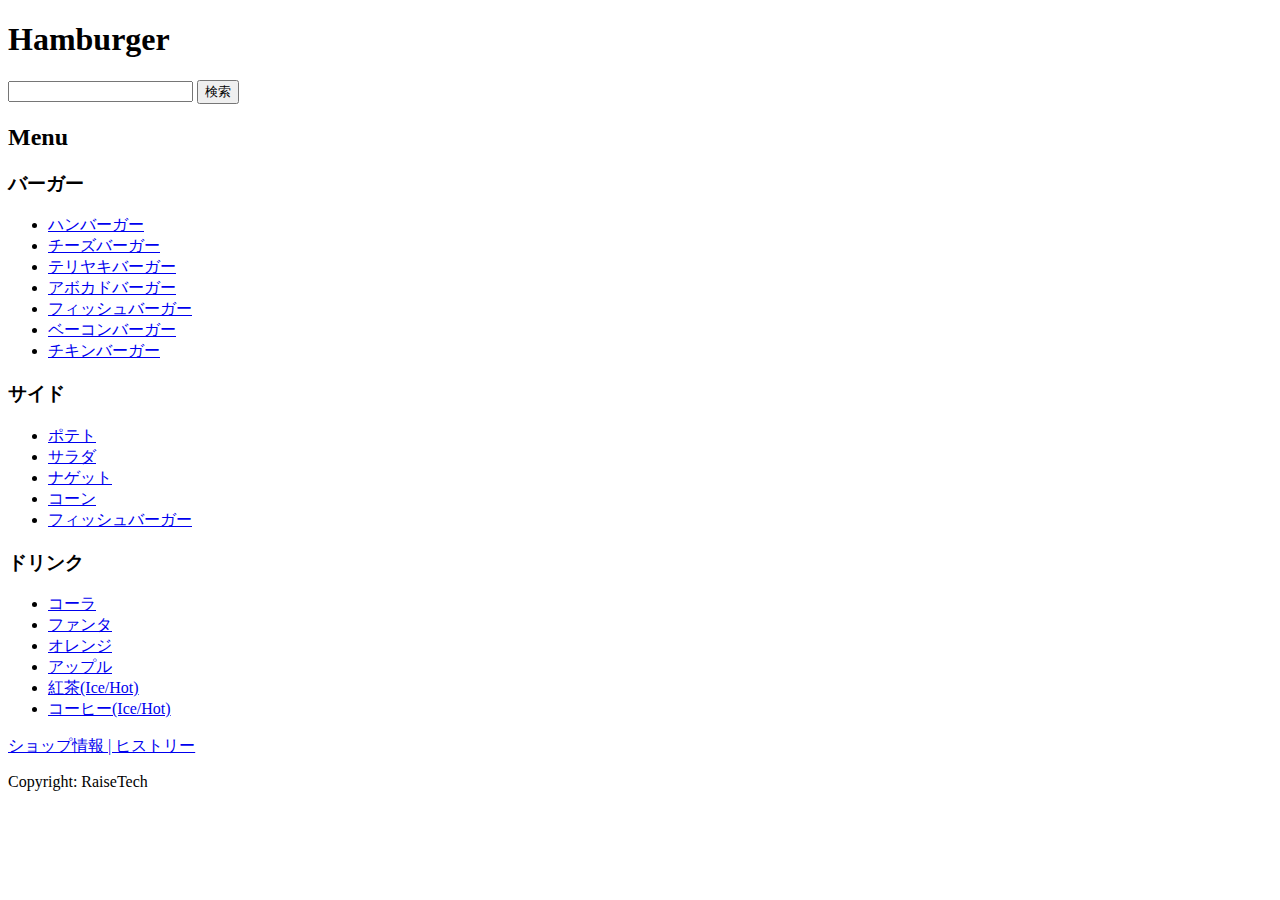
==== Index.html @ 26480101 "add" ====
<!doctype html>
<html lang="ja">

<head>
    <meta charset="UTF-8">
    <meta name="format-detection" content="telephon=no">
    <meta name="viewport" content="widh=device-width, initial-scale=1">
    <meta name="description" content="RaseTech ハンバーガーサイト製作">
    <link href="https://use.fontawesome.com/releases/v5.15.3/css/all.css" rel="stylesheet">
    <link media="all" href="foundanation/_reset.scss" rel="stylesheet">
    <link media="all" href="app.scss" rel="stylesheet">
    <script src="js/script.js"></script>
    <script src="https://ajax.googleapis.com/ajax/libs/jquery/3.6.0/jquery.min.js"></script>
    <link rel="stylesheet" href="https://unpkg.com/swiper/swiper-bundle.min.css" />
    <script src="https://unpkg.com/swiper/swiper-bundle.min.js"></script>
    <title>RaseTech hamburger</title>
</head>

<body id="home" class="home">
    <header class="l-header" id="js-header">
        <div class="l-header__inner">
            <h1 class="l-header__title p-title">Hamburger</h1>
            <form id="form1" class="l-header__form c-header__form" action="#">
                <input id="sbox1" class="l-header__search c-header__search" name="s" type="text" src="images/search.png">
                <input id="sbtn1" type="submit" value="検索" />
            </form>
        </div>
        
        <div class="l-header__menu c-header__menu">
            <h2 class="l-header__menu__title u-header__menu" >Menu</h2>
            <h3 class="l-header__menu__burger u-header__menu">バーガー</h3>
            <ul class="l-header__menu__list u-header__menu__list">
                <li class="l-header__sub-menu-item"><a href="#">ハンバーガー</a></li>
                <li class="l-header__sub-menu-item"><a href="#">チーズバーガー</a></li>
                <li class="l-header__sub-menu-item"><a href="#">テリヤキバーガー</a></li>
                <li class="l-header__sub-menu-item"><a href="#">アボカドバーガー</a></li>
                <li class="l-header__sub-menu-item"><a href="#">フィッシュバーガー</a></li>
                <li class="l-header__sub-menu-item"><a href="#">ベーコンバーガー</a></li>
                <li class="l-header__sub-menu-item"><a href="#">チキンバーガー</a></li>
            </ul>
            <h3 class="l-header__menu__burger u-header__menu">サイド</h3>
            <ul class="l-header__menu__list u-header__menu__list">
                <li class="l-header__sub-menu-item"><a href="#">ポテト</a></li>
                <li class="l-header__sub-menu-item"><a href="#">サラダ</a></li>
                <li class="l-header__sub-menu-item"><a href="#">ナゲット</a></li>
                <li class="l-header__sub-menu-item"><a href="#">コーン</a></li>
                <li class="l-header__sub-menu-item"><a href="#">フィッシュバーガー</a></li>
            </ul>
            <h3 class="l-header__menu__burger u-header__menu">ドリンク</h3>
            <ul class="l-header__menu__list u-header__menu__list">
                <li class="l-header__sub-menu-item"><a href="#">コーラ</a></li>
                <li class="l-header__sub-menu-item"><a href="#">ファンタ</a></li>
                <li class="l-header__sub-menu-item"><a href="#">オレンジ</a></li>
                <li class="l-header__sub-menu-item"><a href="#">アップル</a></li>
                <li class="l-header__sub-menu-item"><a href="#">紅茶(Ice/Hot)</a></li>
                <li class="l-header__sub-menu-item"><a href="#">コーヒー(Ice/Hot)</a></li>
            </ul>
        </div>
    </header>

    <main id="js-main" class="l-main">
        <div 
    </main>
    <footer id="js-footer" class="l-footer">
        <a href="#" class="l-footer__info">ショップ情報 | ヒストリー</a>
        <p class="l=footer__copy">Copyright: RaiseTech</p>

    </footer>

</body>
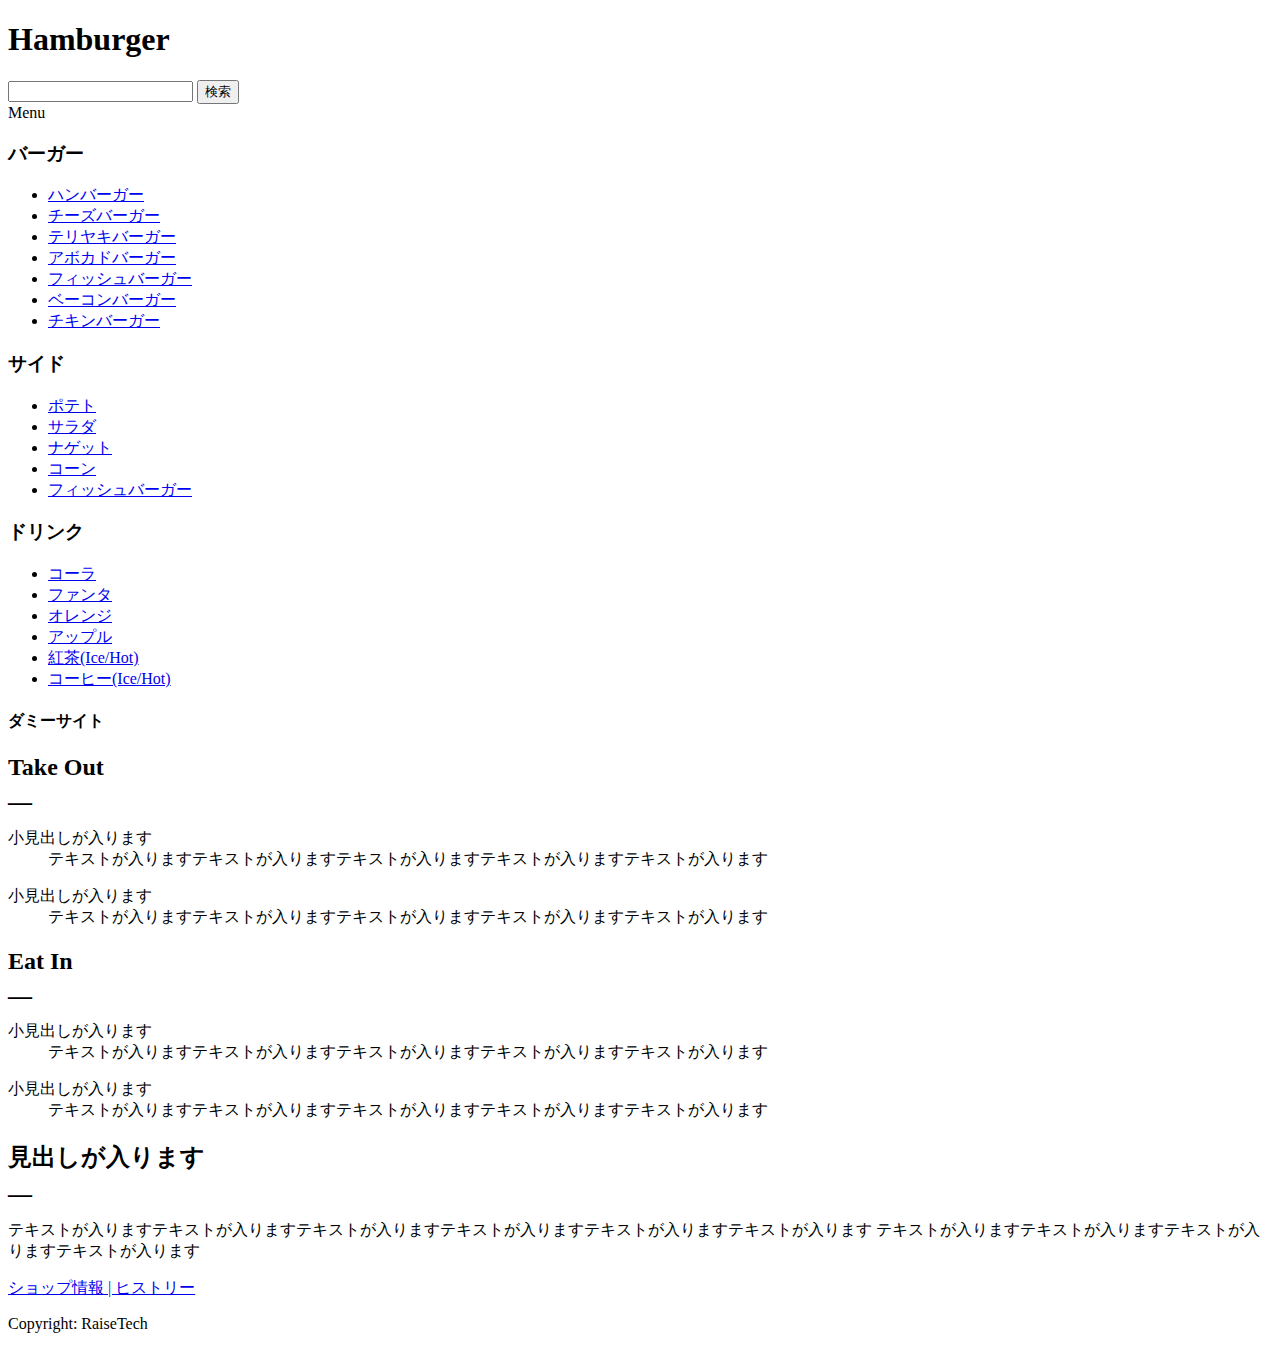
==== commit 42b74740: "HTML作成" ====
--- a/Index.html
+++ b/Index.html
@@ -17,54 +17,105 @@
 </head>
 
 <body id="home" class="home">
-    <header class="l-header" id="js-header">
-        <div class="l-header__inner">
-            <h1 class="l-header__title p-title">Hamburger</h1>
-            <form id="form1" class="l-header__form c-header__form" action="#">
-                <input id="sbox1" class="l-header__search c-header__search" name="s" type="text" src="images/search.png">
-                <input id="sbtn1" type="submit" value="検索" />
-            </form>
-        </div>
-        
-        <div class="l-header__menu c-header__menu">
-            <h2 class="l-header__menu__title u-header__menu" >Menu</h2>
-            <h3 class="l-header__menu__burger u-header__menu">バーガー</h3>
-            <ul class="l-header__menu__list u-header__menu__list">
-                <li class="l-header__sub-menu-item"><a href="#">ハンバーガー</a></li>
-                <li class="l-header__sub-menu-item"><a href="#">チーズバーガー</a></li>
-                <li class="l-header__sub-menu-item"><a href="#">テリヤキバーガー</a></li>
-                <li class="l-header__sub-menu-item"><a href="#">アボカドバーガー</a></li>
-                <li class="l-header__sub-menu-item"><a href="#">フィッシュバーガー</a></li>
-                <li class="l-header__sub-menu-item"><a href="#">ベーコンバーガー</a></li>
-                <li class="l-header__sub-menu-item"><a href="#">チキンバーガー</a></li>
+    <div class="p-wrapper">
+        <header class="l-header" id="js-header">
+            <div class="l-header__left">
+                <h1 class="c-title u-color">Hamburger</h1>
+            </div>
+            <div class="l-header__right">
+                <div class="p-serchform">
+                    <form method="GET" action="#">
+                        <input class="input" name="s" type="text">
+                        <button class="c-button" type="submit">検索</button>
+                    </form>
+                </div>
+            </div>
+        </header>
+        <div class="l-sidebar">
+            <a class="l-sidebar__title c-sidebar__title">Menu</a>
+            <h3 class="l-sidebar__burger c-sidebar__burger">バーガー</h3>
+            <ul class="l-slider__menu__list c-slider__menu__list">
+                <li class="l-slider__sub-menu-item"><a href="#">ハンバーガー</a></li>
+                <li class="l-slider__sub-menu-item"><a href="#">チーズバーガー</a></li>
+                <li class="l-slider__sub-menu-item"><a href="#">テリヤキバーガー</a></li>
+                <li class="l-slider__sub-menu-item"><a href="#">アボカドバーガー</a></li>
+                <li class="l-slider__sub-menu-item"><a href="#">フィッシュバーガー</a></li>
+                <li class="l-slider__sub-menu-item"><a href="#">ベーコンバーガー</a></li>
+                <li class="l-slider__sub-menu-item"><a href="#">チキンバーガー</a></li>
             </ul>
-            <h3 class="l-header__menu__burger u-header__menu">サイド</h3>
-            <ul class="l-header__menu__list u-header__menu__list">
-                <li class="l-header__sub-menu-item"><a href="#">ポテト</a></li>
-                <li class="l-header__sub-menu-item"><a href="#">サラダ</a></li>
-                <li class="l-header__sub-menu-item"><a href="#">ナゲット</a></li>
-                <li class="l-header__sub-menu-item"><a href="#">コーン</a></li>
-                <li class="l-header__sub-menu-item"><a href="#">フィッシュバーガー</a></li>
+            <h3 class="l-slider__menu__burger c-slider__menu">サイド</h3>
+            <ul class="l-slider__menu__list c-slider__menu__list">
+                <li class="l-slider__sub-menu-item"><a href="#">ポテト</a></li>
+                <li class="l-slider__sub-menu-item"><a href="#">サラダ</a></li>
+                <li class="l-slider__sub-menu-item"><a href="#">ナゲット</a></li>
+                <li class="l-slider__sub-menu-item"><a href="#">コーン</a></li>
+                <li class="l-slider__sub-menu-item"><a href="#">フィッシュバーガー</a></li>
             </ul>
-            <h3 class="l-header__menu__burger u-header__menu">ドリンク</h3>
-            <ul class="l-header__menu__list u-header__menu__list">
-                <li class="l-header__sub-menu-item"><a href="#">コーラ</a></li>
-                <li class="l-header__sub-menu-item"><a href="#">ファンタ</a></li>
-                <li class="l-header__sub-menu-item"><a href="#">オレンジ</a></li>
-                <li class="l-header__sub-menu-item"><a href="#">アップル</a></li>
-                <li class="l-header__sub-menu-item"><a href="#">紅茶(Ice/Hot)</a></li>
-                <li class="l-header__sub-menu-item"><a href="#">コーヒー(Ice/Hot)</a></li>
+            <h3 class="l-slider__menu__burger c-slider__menu">ドリンク</h3>
+            <ul class="l-slider__menu__list c-slider__menu__list">
+                <li class="l-slider__sub-menu-item"><a href="#">コーラ</a></li>
+                <li class="l-slider__sub-menu-item"><a href="#">ファンタ</a></li>
+                <li class="l-slider__sub-menu-item"><a href="#">オレンジ</a></li>
+                <li class="l-slider__sub-menu-item"><a href="#">アップル</a></li>
+                <li class="l-slider__sub-menu-item"><a href="#">紅茶(Ice/Hot)</a></li>
+                <li class="l-slider__sub-menu-item"><a href="#">コーヒー(Ice/Hot)</a></li>
             </ul>
         </div>
-    </header>
+        <main id="js-main" class="l-front__main">
+            <div class="p-front__main__wrapper">
+                <div class="p-front__main__container">
+                    <div class="p-front__main__mainvisual">
+                        <h4 class="c-front__title">ダミーサイト</h4>
+                    </div>
+                    <div class="p-front__contents__wrapper">
+                        <div class="p-front__main__container">
+                            <div class="p-front__main__TakeOut">
+                                <h2 class="c-front__service">Take Out<br>__</h2>
+                                <div>
+                                    <dl>
+                                        <dt>小見出しが入ります</dt>
+                                        <dd>テキストが入りますテキストが入りますテキストが入りますテキストが入りますテキストが入ります</dd>
+                                    </dl>
+                                </div>
+                                <div>
+                                    <dl>
+                                        <dt>小見出しが入ります</dt>
+                                        <dd>テキストが入りますテキストが入りますテキストが入りますテキストが入りますテキストが入ります</dd>
+                                    </dl>
+                                </div>
+                            </div>
+                            <div class="p-front__main__EatIn">
+                                <h2 class="c-front__service">Eat In<br>__</h2>
+                                <div>
+                                    <dl>
+                                        <dt>小見出しが入ります</dt>
+                                        <dd>テキストが入りますテキストが入りますテキストが入りますテキストが入りますテキストが入ります</dd>
+                                    </dl>
+                                </div>
+                                <div>
+                                    <dl>
+                                        <dt>小見出しが入ります</dt>
+                                        <dd>テキストが入りますテキストが入りますテキストが入りますテキストが入りますテキストが入ります</dd>
+                                    </dl>
+                                </div>
+                            </div>
+                        </div>
+                    </div>
+                    <div class="l-front__main__map">
+                        <div class="p-front__map">
+                            <h2 class="c-front__map">見出しが入ります<br>__</h2>
+                            <p class="p-front__map__text">テキストが入りますテキストが入りますテキストが入りますテキストが入りますテキストが入りますテキストが入ります
+                                テキストが入りますテキストが入りますテキストが入りますテキストが入ります</p>
+                        </div>
+                    </div>
+                </div>
+            </div>
+        </main>
+        <footer id="js-footer" class="l-footer">
+            <a href="#" class="l-footer__info">ショップ情報 | ヒストリー</a>
+            <p class="l=footer__copy">Copyright: RaiseTech</p>
+        </footer>
+    </div>
+</body>
 
-    <main id="js-main" class="l-main">
-        <div 
-    </main>
-    <footer id="js-footer" class="l-footer">
-        <a href="#" class="l-footer__info">ショップ情報 | ヒストリー</a>
-        <p class="l=footer__copy">Copyright: RaiseTech</p>
-
-    </footer>
-
-</body>+</html>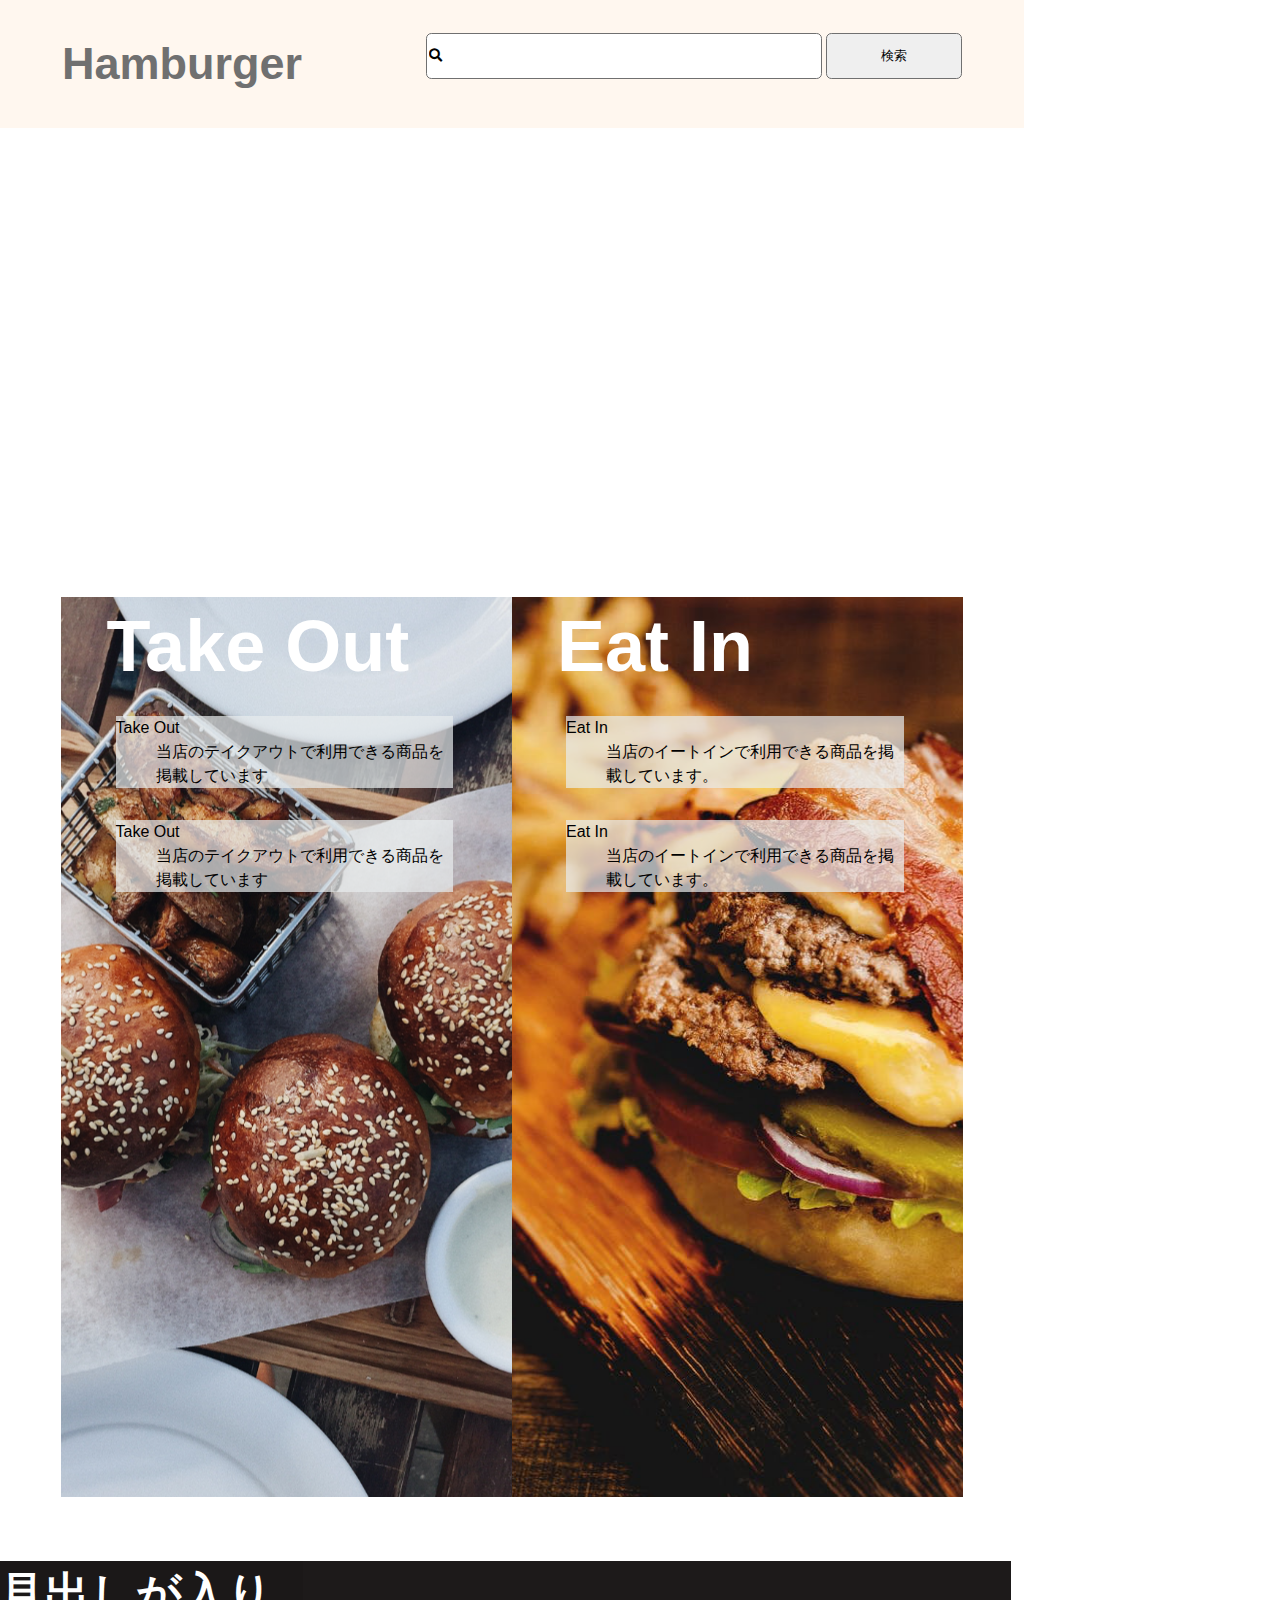
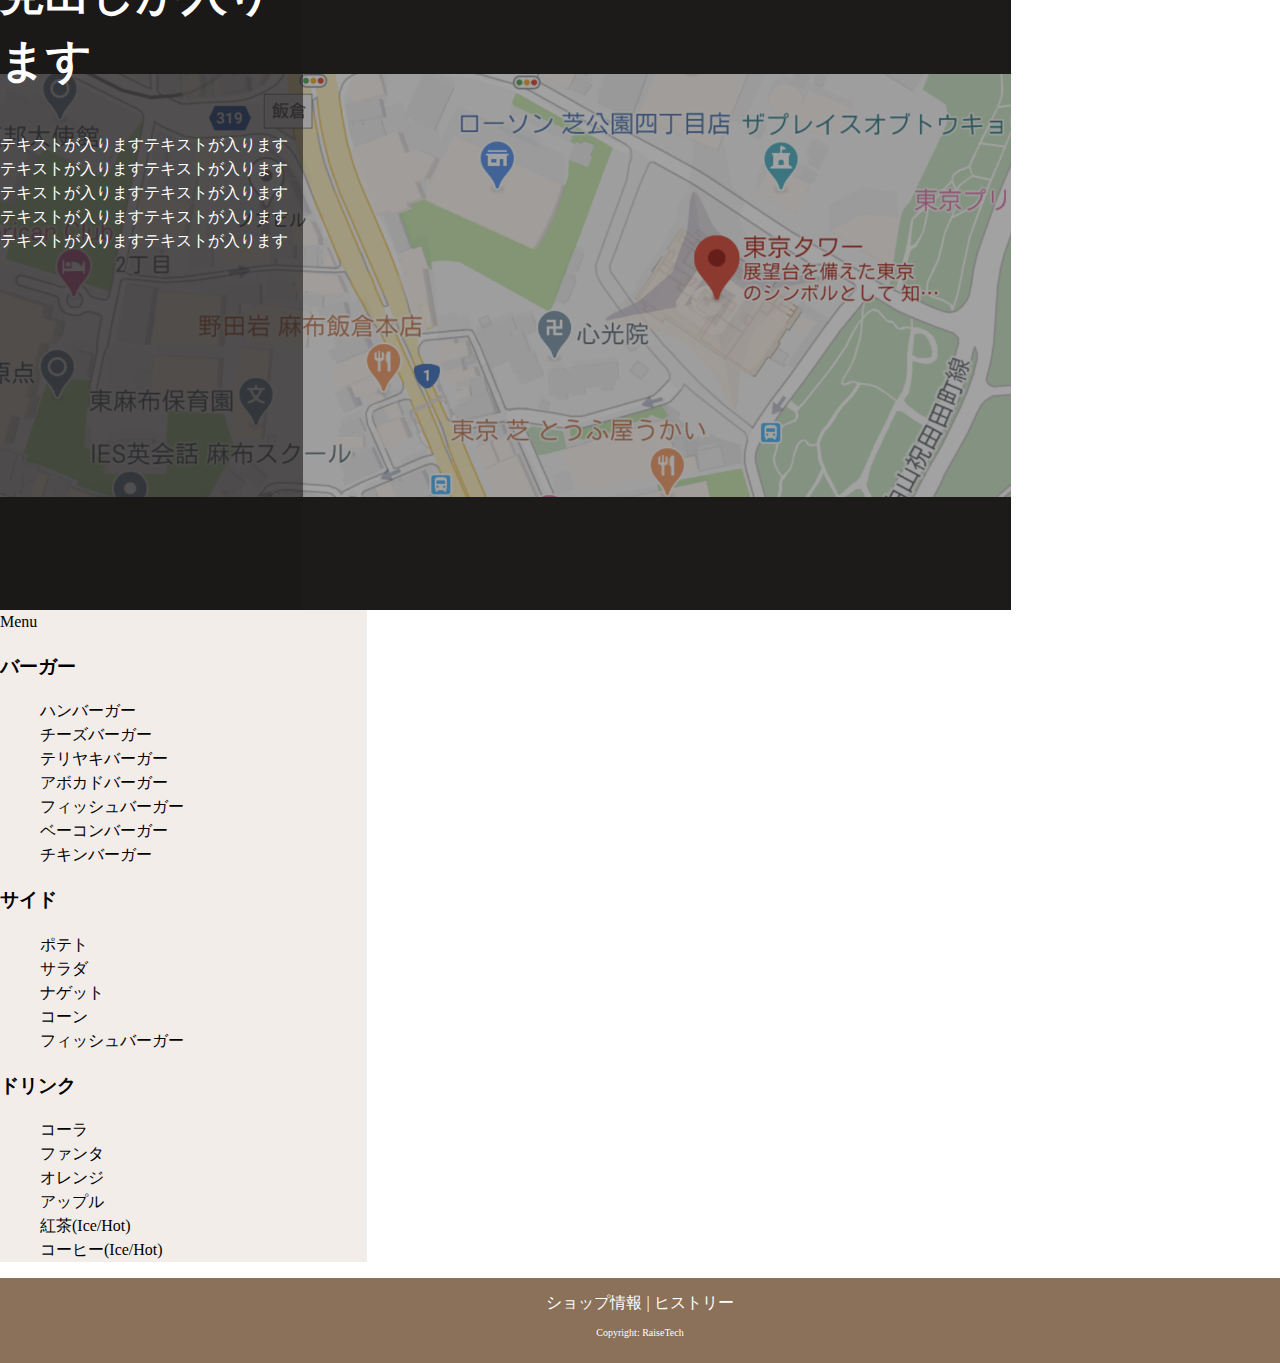
==== commit d5baefa0: "少しずつ近づいた" ====
--- a/Index.html
+++ b/Index.html
@@ -7,8 +7,8 @@
     <meta name="viewport" content="widh=device-width, initial-scale=1">
     <meta name="description" content="RaseTech ハンバーガーサイト製作">
     <link href="https://use.fontawesome.com/releases/v5.15.3/css/all.css" rel="stylesheet">
-    <link media="all" href="foundanation/_reset.scss" rel="stylesheet">
-    <link media="all" href="app.scss" rel="stylesheet">
+    <link rel="stylesheet" href="Sass/style.css">
+    <link rel="stylesheet" href="Sass/style.scss">
     <script src="js/script.js"></script>
     <script src="https://ajax.googleapis.com/ajax/libs/jquery/3.6.0/jquery.min.js"></script>
     <link rel="stylesheet" href="https://unpkg.com/swiper/swiper-bundle.min.css" />
@@ -17,100 +17,96 @@
 </head>
 
 <body id="home" class="home">
-    <div class="p-wrapper">
+    <div class="p-visual__wrapper">
         <header class="l-header" id="js-header">
-            <div class="l-header__left">
-                <h1 class="c-title u-color">Hamburger</h1>
+            <div class="c-left__header">
+                <h1 class="c-title__header">Hamburger</h1>
             </div>
-            <div class="l-header__right">
-                <div class="p-serchform">
-                    <form method="GET" action="#">
-                        <input class="input" name="s" type="text">
-                        <button class="c-button" type="submit">検索</button>
-                    </form>
-                </div>
+
+            <div class="p-serchform">
+                <form class="p-front__form" method="GET" action="#" cursor="pointer">
+                    <input type="text" name="search" value="&#xf002;" class="fas c-input__button">
+                    <button class="c-submit__button" type="submit">検索</button>
+                </form>
             </div>
         </header>
+
+        <main id="js-main" class="l-front__main">
+            <h2>ダミーサイト</h2>
+        </main>
+        <section class="p-contents__front-section">
+            <div class="p-wrapper__front-section">
+                <article class="p-visual__TakeOut">
+                    <h3>Take Out</h3>
+                    <div class="u-textarea__front">
+                        <dl>
+                            <dt>Take Out</dt>
+                            <dd>当店のテイクアウトで利用できる商品を掲載しています
+                            </dd>
+                        </dl>
+                        <dl>
+                            <dt>Take Out</dt>
+                            <dd>当店のテイクアウトで利用できる商品を掲載しています
+                            </dd>
+                        </dl>
+                    </div>
+                </article>
+                <article class="p-visual__EatIn">
+                    <h3>Eat In</h3>
+                    <div class="u-textarea__front">
+                        
+                        <dl>
+                            <dt>Eat In</dt>
+                            <dd>当店のイートインで利用できる商品を掲載しています。
+                            </dd>
+                        </dl>
+                    
+                        <dl>
+                            <dt>Eat In</dt>
+                            <dd>当店のイートインで利用できる商品を掲載しています。
+                            </dd>
+                        </dl>
+                    </div>
+                </article>
+            </div>
+        </section>
+        <div class="l-front__main__map">
+            <article class="p-visual__map">
+                <h2>見出しが入ります</h2>
+                <p class="u-front__map__text">テキストが入りますテキストが入りますテキストが入りますテキストが入りますテキストが入りますテキストが入ります
+                    テキストが入りますテキストが入りますテキストが入りますテキストが入ります</p>
+            </article>
+        </div>
         <div class="l-sidebar">
-            <a class="l-sidebar__title c-sidebar__title">Menu</a>
-            <h3 class="l-sidebar__burger c-sidebar__burger">バーガー</h3>
-            <ul class="l-slider__menu__list c-slider__menu__list">
-                <li class="l-slider__sub-menu-item"><a href="#">ハンバーガー</a></li>
-                <li class="l-slider__sub-menu-item"><a href="#">チーズバーガー</a></li>
-                <li class="l-slider__sub-menu-item"><a href="#">テリヤキバーガー</a></li>
-                <li class="l-slider__sub-menu-item"><a href="#">アボカドバーガー</a></li>
-                <li class="l-slider__sub-menu-item"><a href="#">フィッシュバーガー</a></li>
-                <li class="l-slider__sub-menu-item"><a href="#">ベーコンバーガー</a></li>
-                <li class="l-slider__sub-menu-item"><a href="#">チキンバーガー</a></li>
+            <a class="c-title__sidebar">Menu</a>
+            <h3 class="c-burger__sidebar">バーガー</h3>
+            <ul class="c-menu__list__slider">
+                <li class="c-slider__sub-menu-item"><a href="#">ハンバーガー</a></li>
+                <li class="c-slider__sub-menu-item"><a href="#">チーズバーガー</a></li>
+                <li class="c-slider__sub-menu-item"><a href="#">テリヤキバーガー</a></li>
+                <li class="c-slider__sub-menu-item"><a href="#">アボカドバーガー</a></li>
+                <li class="c-slider__sub-menu-item"><a href="#">フィッシュバーガー</a></li>
+                <li class="c-slider__sub-menu-item"><a href="#">ベーコンバーガー</a></li>
+                <li class="c-slider__sub-menu-item"><a href="#">チキンバーガー</a></li>
             </ul>
-            <h3 class="l-slider__menu__burger c-slider__menu">サイド</h3>
-            <ul class="l-slider__menu__list c-slider__menu__list">
-                <li class="l-slider__sub-menu-item"><a href="#">ポテト</a></li>
-                <li class="l-slider__sub-menu-item"><a href="#">サラダ</a></li>
-                <li class="l-slider__sub-menu-item"><a href="#">ナゲット</a></li>
-                <li class="l-slider__sub-menu-item"><a href="#">コーン</a></li>
-                <li class="l-slider__sub-menu-item"><a href="#">フィッシュバーガー</a></li>
+            <h3 class="c-slider__menu">サイド</h3>
+            <ul class="c-menu__list__slider">
+                <li class="c-slider__sub-menu-item"><a href="#">ポテト</a></li>
+                <li class="c-slider__sub-menu-item"><a href="#">サラダ</a></li>
+                <li class="c-slider__sub-menu-item"><a href="#">ナゲット</a></li>
+                <li class="c-slider__sub-menu-item"><a href="#">コーン</a></li>
+                <li class="c-slider__sub-menu-item"><a href="#">フィッシュバーガー</a></li>
             </ul>
-            <h3 class="l-slider__menu__burger c-slider__menu">ドリンク</h3>
-            <ul class="l-slider__menu__list c-slider__menu__list">
-                <li class="l-slider__sub-menu-item"><a href="#">コーラ</a></li>
-                <li class="l-slider__sub-menu-item"><a href="#">ファンタ</a></li>
-                <li class="l-slider__sub-menu-item"><a href="#">オレンジ</a></li>
-                <li class="l-slider__sub-menu-item"><a href="#">アップル</a></li>
-                <li class="l-slider__sub-menu-item"><a href="#">紅茶(Ice/Hot)</a></li>
-                <li class="l-slider__sub-menu-item"><a href="#">コーヒー(Ice/Hot)</a></li>
+            <h3 class="c-slider__menu">ドリンク</h3>
+            <ul class="c-menu__list__slider">
+                <li class="c-slider__sub-menu-item"><a href="#">コーラ</a></li>
+                <li class="c-slider__sub-menu-item"><a href="#">ファンタ</a></li>
+                <li class="c-slider__sub-menu-item"><a href="#">オレンジ</a></li>
+                <li class="c-slider__sub-menu-item"><a href="#">アップル</a></li>
+                <li class="c-slider__sub-menu-item"><a href="#">紅茶(Ice/Hot)</a></li>
+                <li class="c-slider__sub-menu-item"><a href="#">コーヒー(Ice/Hot)</a></li>
             </ul>
         </div>
-        <main id="js-main" class="l-front__main">
-            <div class="p-front__main__wrapper">
-                <div class="p-front__main__container">
-                    <div class="p-front__main__mainvisual">
-                        <h4 class="c-front__title">ダミーサイト</h4>
-                    </div>
-                    <div class="p-front__contents__wrapper">
-                        <div class="p-front__main__container">
-                            <div class="p-front__main__TakeOut">
-                                <h2 class="c-front__service">Take Out<br>__</h2>
-                                <div>
-                                    <dl>
-                                        <dt>小見出しが入ります</dt>
-                                        <dd>テキストが入りますテキストが入りますテキストが入りますテキストが入りますテキストが入ります</dd>
-                                    </dl>
-                                </div>
-                                <div>
-                                    <dl>
-                                        <dt>小見出しが入ります</dt>
-                                        <dd>テキストが入りますテキストが入りますテキストが入りますテキストが入りますテキストが入ります</dd>
-                                    </dl>
-                                </div>
-                            </div>
-                            <div class="p-front__main__EatIn">
-                                <h2 class="c-front__service">Eat In<br>__</h2>
-                                <div>
-                                    <dl>
-                                        <dt>小見出しが入ります</dt>
-                                        <dd>テキストが入りますテキストが入りますテキストが入りますテキストが入りますテキストが入ります</dd>
-                                    </dl>
-                                </div>
-                                <div>
-                                    <dl>
-                                        <dt>小見出しが入ります</dt>
-                                        <dd>テキストが入りますテキストが入りますテキストが入りますテキストが入りますテキストが入ります</dd>
-                                    </dl>
-                                </div>
-                            </div>
-                        </div>
-                    </div>
-                    <div class="l-front__main__map">
-                        <div class="p-front__map">
-                            <h2 class="c-front__map">見出しが入ります<br>__</h2>
-                            <p class="p-front__map__text">テキストが入りますテキストが入りますテキストが入りますテキストが入りますテキストが入りますテキストが入ります
-                                テキストが入りますテキストが入りますテキストが入りますテキストが入ります</p>
-                        </div>
-                    </div>
-                </div>
-            </div>
-        </main>
         <footer id="js-footer" class="l-footer">
             <a href="#" class="l-footer__info">ショップ情報 | ヒストリー</a>
             <p class="l=footer__copy">Copyright: RaiseTech</p>
--- a/Sass/style.css
+++ b/Sass/style.css
@@ -0,0 +1,764 @@
+/* Document
+ * ========================================================================== */
+/**
+ * Add border box sizing in all browsers (opinionated).
+ */
+*,
+::before,
+::after {
+  -webkit-box-sizing: border-box;
+          box-sizing: border-box;
+}
+
+/**
+ * 1. Add text decoration inheritance in all browsers (opinionated).
+ * 2. Add vertical alignment inheritance in all browsers (opinionated).
+ */
+::before,
+::after {
+  text-decoration: inherit;
+  /* 1 */
+  vertical-align: inherit;
+  /* 2 */
+}
+
+/**
+ * 1. Use the default cursor in all browsers (opinionated).
+ * 2. Change the line height in all browsers (opinionated).
+ * 3. Use a 4-space tab width in all browsers (opinionated).
+ * 4. Remove the grey highlight on links in iOS (opinionated).
+ * 5. Prevent adjustments of font size after orientation changes in
+ *    IE on Windows Phone and in iOS.
+ * 6. Breaks words to prevent overflow in all browsers (opinionated).
+ */
+html {
+  cursor: default;
+  /* 1 */
+  line-height: 1.5;
+  /* 2 */
+  -moz-tab-size: 4;
+  /* 3 */
+  -o-tab-size: 4;
+     tab-size: 4;
+  /* 3 */
+  -webkit-tap-highlight-color: transparent;
+  -ms-text-size-adjust: 100%;
+  /* 5 */
+  -webkit-text-size-adjust: 100%;
+  /* 5 */
+  word-break: break-word;
+  /* 6 */
+}
+
+/* Sections
+ * ========================================================================== */
+/**
+ * Remove the margin in all browsers (opinionated).
+ */
+body {
+  margin: 0;
+}
+
+/**
+ * Correct the font size and margin on `h1` elements within `section` and
+ * `article` contexts in Chrome, Edge, Firefox, and Safari.
+ */
+h1 {
+  font-size: 2em;
+  margin: 0.67em 0;
+}
+
+/* Grouping content
+ * ========================================================================== */
+/**
+ * Remove the margin on nested lists in Chrome, Edge, IE, and Safari.
+ */
+dl dl,
+dl ol,
+dl ul,
+ol dl,
+ul dl {
+  margin: 0;
+}
+
+/**
+ * Remove the margin on nested lists in Edge 18- and IE.
+ */
+ol ol,
+ol ul,
+ul ol,
+ul ul {
+  margin: 0;
+}
+
+/**
+ * 1. Add the correct sizing in Firefox.
+ * 2. Show the overflow in Edge 18- and IE.
+ */
+hr {
+  height: 0;
+  /* 1 */
+  overflow: visible;
+  /* 2 */
+}
+
+/**
+ * Add the correct display in IE.
+ */
+main {
+  display: block;
+}
+
+/**
+ * Remove the list style on navigation lists in all browsers (opinionated).
+ */
+nav ol,
+nav ul {
+  list-style: none;
+  padding: 0;
+}
+
+/**
+ * 1. Correct the inheritance and scaling of font size in all browsers.
+ * 2. Correct the odd `em` font sizing in all browsers.
+ */
+pre {
+  font-family: monospace, monospace;
+  /* 1 */
+  font-size: 1em;
+  /* 2 */
+}
+
+/* Text-level semantics
+ * ========================================================================== */
+/**
+ * Remove the gray background on active links in IE 10.
+ */
+a {
+  background-color: transparent;
+}
+
+/**
+ * Add the correct text decoration in Edge 18-, IE, and Safari.
+ */
+abbr[title] {
+  text-decoration: underline;
+  -webkit-text-decoration: underline dotted;
+          text-decoration: underline dotted;
+}
+
+/**
+ * Add the correct font weight in Chrome, Edge, and Safari.
+ */
+b,
+strong {
+  font-weight: bolder;
+}
+
+/**
+ * 1. Correct the inheritance and scaling of font size in all browsers.
+ * 2. Correct the odd `em` font sizing in all browsers.
+ */
+code,
+kbd,
+samp {
+  font-family: monospace, monospace;
+  /* 1 */
+  font-size: 1em;
+  /* 2 */
+}
+
+/**
+ * Add the correct font size in all browsers.
+ */
+small {
+  font-size: 80%;
+}
+
+/* Embedded content
+ * ========================================================================== */
+/*
+ * Change the alignment on media elements in all browsers (opinionated).
+ */
+audio,
+canvas,
+iframe,
+img,
+svg,
+video {
+  vertical-align: middle;
+}
+
+/**
+ * Add the correct display in IE 9-.
+ */
+audio,
+video {
+  display: inline-block;
+}
+
+/**
+ * Add the correct display in iOS 4-7.
+ */
+audio:not([controls]) {
+  display: none;
+  height: 0;
+}
+
+/**
+ * Remove the border on iframes in all browsers (opinionated).
+ */
+iframe {
+  border-style: none;
+}
+
+/**
+ * Remove the border on images within links in IE 10-.
+ */
+img {
+  border-style: none;
+}
+
+/**
+ * Change the fill color to match the text color in all browsers (opinionated).
+ */
+svg:not([fill]) {
+  fill: currentColor;
+}
+
+/**
+ * Hide the overflow in IE.
+ */
+svg:not(:root) {
+  overflow: hidden;
+}
+
+/* Tabular data
+ * ========================================================================== */
+/**
+ * Collapse border spacing in all browsers (opinionated).
+ */
+table {
+  border-collapse: collapse;
+}
+
+/* Forms
+ * ========================================================================== */
+/**
+ * Remove the margin on controls in Safari.
+ */
+button,
+input,
+select {
+  margin: 0;
+}
+
+/**
+ * 1. Show the overflow in IE.
+ * 2. Remove the inheritance of text transform in Edge 18-, Firefox, and IE.
+ */
+button {
+  overflow: visible;
+  /* 1 */
+  text-transform: none;
+  /* 2 */
+}
+
+/**
+ * Correct the inability to style buttons in iOS and Safari.
+ */
+button,
+[type="button"],
+[type="reset"],
+[type="submit"] {
+  -webkit-appearance: button;
+}
+
+/**
+ * 1. Change the inconsistent appearance in all browsers (opinionated).
+ * 2. Correct the padding in Firefox.
+ */
+fieldset {
+  border: 1px solid #a0a0a0;
+  /* 1 */
+  padding: 0.35em 0.75em 0.625em;
+  /* 2 */
+}
+
+/**
+ * Show the overflow in Edge 18- and IE.
+ */
+input {
+  overflow: visible;
+}
+
+/**
+ * 1. Correct the text wrapping in Edge 18- and IE.
+ * 2. Correct the color inheritance from `fieldset` elements in IE.
+ */
+legend {
+  color: inherit;
+  /* 2 */
+  display: table;
+  /* 1 */
+  max-width: 100%;
+  /* 1 */
+  white-space: normal;
+  /* 1 */
+}
+
+/**
+ * 1. Add the correct display in Edge 18- and IE.
+ * 2. Add the correct vertical alignment in Chrome, Edge, and Firefox.
+ */
+progress {
+  display: inline-block;
+  /* 1 */
+  vertical-align: baseline;
+  /* 2 */
+}
+
+/**
+ * Remove the inheritance of text transform in Firefox.
+ */
+select {
+  text-transform: none;
+}
+
+/**
+ * 1. Remove the margin in Firefox and Safari.
+ * 2. Remove the default vertical scrollbar in IE.
+ * 3. Change the resize direction in all browsers (opinionated).
+ */
+textarea {
+  margin: 0;
+  /* 1 */
+  overflow: auto;
+  /* 2 */
+  resize: vertical;
+  /* 3 */
+}
+
+/**
+ * Remove the padding in IE 10-.
+ */
+[type="checkbox"],
+[type="radio"] {
+  padding: 0;
+}
+
+/**
+ * 1. Correct the odd appearance in Chrome, Edge, and Safari.
+ * 2. Correct the outline style in Safari.
+ */
+[type="search"] {
+  -webkit-appearance: textfield;
+  /* 1 */
+  outline-offset: -2px;
+  /* 2 */
+}
+
+/**
+ * Correct the cursor style of increment and decrement buttons in Safari.
+ */
+::-webkit-inner-spin-button,
+::-webkit-outer-spin-button {
+  height: auto;
+}
+
+/**
+ * Correct the text style of placeholders in Chrome, Edge, and Safari.
+ */
+::-webkit-input-placeholder {
+  color: inherit;
+  opacity: 0.54;
+}
+
+/**
+ * Remove the inner padding in Chrome, Edge, and Safari on macOS.
+ */
+::-webkit-search-decoration {
+  -webkit-appearance: none;
+}
+
+/**
+ * 1. Correct the inability to style upload buttons in iOS and Safari.
+ * 2. Change font properties to `inherit` in Safari.
+ */
+::-webkit-file-upload-button {
+  -webkit-appearance: button;
+  /* 1 */
+  font: inherit;
+  /* 2 */
+}
+
+/**
+ * Remove the inner border and padding of focus outlines in Firefox.
+ */
+::-moz-focus-inner {
+  border-style: none;
+  padding: 0;
+}
+
+/**
+ * Restore the focus outline styles unset by the previous rule in Firefox.
+ */
+:-moz-focusring {
+  outline: 1px dotted ButtonText;
+}
+
+/**
+ * Remove the additional :invalid styles in Firefox.
+ */
+:-moz-ui-invalid {
+  box-shadow: none;
+}
+
+/* Interactive
+ * ========================================================================== */
+/*
+ * Add the correct display in Edge 18- and IE.
+ */
+details {
+  display: block;
+}
+
+/*
+ * Add the correct styles in Edge 18-, IE, and Safari.
+ */
+dialog {
+  background-color: white;
+  border: solid;
+  color: black;
+  display: block;
+  height: -moz-fit-content;
+  height: -webkit-fit-content;
+  height: fit-content;
+  left: 0;
+  margin: auto;
+  padding: 1em;
+  position: absolute;
+  right: 0;
+  width: -moz-fit-content;
+  width: -webkit-fit-content;
+  width: fit-content;
+}
+
+dialog:not([open]) {
+  display: none;
+}
+
+/*
+ * Add the correct display in all browsers.
+ */
+summary {
+  display: list-item;
+}
+
+/* Scripting
+ * ========================================================================== */
+/**
+ * Add the correct display in IE 9-.
+ */
+canvas {
+  display: inline-block;
+}
+
+/**
+ * Add the correct display in IE.
+ */
+template {
+  display: none;
+}
+
+/* User interaction
+ * ========================================================================== */
+/*
+ * 1. Remove the tapping delay in IE 10.
+ * 2. Remove the tapping delay on clickable elements
+      in all browsers (opinionated).
+ */
+a,
+area,
+button,
+input,
+label,
+select,
+summary,
+textarea,
+[tabindex] {
+  -ms-touch-action: manipulation;
+  /* 1 */
+  touch-action: manipulation;
+  /* 2 */
+}
+
+/**
+ * Add the correct display in IE 10-.
+ */
+[hidden] {
+  display: none;
+}
+
+/* Accessibility
+ * ========================================================================== */
+/**
+ * Change the cursor on busy elements in all browsers (opinionated).
+ */
+[aria-busy="true"] {
+  cursor: progress;
+}
+
+/*
+ * Change the cursor on control elements in all browsers (opinionated).
+ */
+[aria-controls] {
+  cursor: pointer;
+}
+
+/*
+ * Change the cursor on disabled, not-editable, or otherwise
+ * inoperable elements in all browsers (opinionated).
+ */
+[aria-disabled="true"],
+[disabled] {
+  cursor: not-allowed;
+}
+
+/*
+ * Change the display on visually hidden accessible elements
+ * in all browsers (opinionated).
+ */
+[aria-hidden="false"][hidden] {
+  display: initial;
+}
+
+[aria-hidden="false"][hidden]:not(:focus) {
+  clip: rect(0, 0, 0, 0);
+  position: absolute;
+}
+
+body {
+  background-color: white;
+  list-style: none;
+  text-decoration: none;
+  margin: 0;
+}
+
+body.is-open {
+  position: fixed;
+}
+
+.l-footer {
+  background-color: #8b705a;
+  height: calc(100% - 80%);
+  padding: calc(100% - 99%);
+  display: -webkit-box;
+  display: -ms-flexbox;
+  display: flex;
+  display: -webkit-flex;
+  -webkit-box-align: center;
+      -ms-flex-align: center;
+          align-items: center;
+  -webkit-align-items: center;
+  -webkit-box-orient: vertical;
+  -webkit-box-direction: normal;
+      -ms-flex-direction: column;
+          flex-direction: column;
+}
+
+.l-footer a {
+  color: white;
+  text-decoration: none;
+  justify-items: space-around;
+  -webkit-items: space-around;
+}
+
+.l-footer p {
+  color: white;
+  font-size: 10px;
+  justify-items: space-around;
+  -webkit-items: space-around;
+}
+
+.l-header {
+  width: calc(100% - 20%);
+  background-color: #FFF7EF;
+  display: -webkit-box;
+  display: -ms-flexbox;
+  display: flex;
+  display: -webkit-flex;
+  -ms-flex-pack: distribute;
+      justify-content: space-around;
+}
+
+.l-header h1 {
+  font-family: -apple-system, BlinkMacSystemFont, 'Segoe UI', Roboto, Oxygen, Ubuntu, Cantarell, 'Open Sans', 'Helvetica Neue', sans-serif;
+  font-size: calc(100vh / 20);
+  color: #707070;
+}
+
+.l-front__main {
+  display: -webkit-box;
+  display: -ms-flexbox;
+  display: flex;
+  display: -webkit-flex;
+  z-index: 100;
+  background: transparent url(..//images/Front__Top.jpg) left no-repeat no-repeat;
+  height: calc(100vh - 55vh);
+  width: calc(100% - 20%);
+  background-size: calc(100%);
+}
+
+.l-front__main h2 {
+  display: -webkit-box;
+  display: -ms-flexbox;
+  display: flex;
+  display: -webkit-flex;
+  font-size: 3vh;
+  color: white;
+  place-self: center;
+  margin-left: 1%;
+  font-weight: 100;
+}
+
+.l-front__main__map {
+  width: 79%;
+  height: 65%;
+  background: transparent url(..//images/Front__Map.png) no-repeat left;
+  background-color: #1d1a1a;
+  background-size: 100%;
+}
+
+.l-sidebar {
+  display: fixed;
+  background-color: #f2ede9;
+  width: 367px;
+}
+
+.c-input__button {
+  width: 396px;
+  border-radius: 0.4em;
+  border: #707070 solid 1px;
+  height: 46px;
+}
+
+.c-submit__button {
+  border-radius: 0.4em;
+  border: #707070 solid 1px;
+  height: 46px;
+  width: 136px;
+  cursor: pointer;
+}
+
+.c-menu__list__slider {
+  display: block;
+  list-style: none;
+  color: black;
+}
+
+a {
+  text-decoration: none;
+  color: black;
+}
+
+.p-visual__map {
+  width: calc(30%);
+  height: 649px;
+  background-color: rgba(26, 24, 24, 0.6);
+}
+
+.p-visual__map h2 {
+  font-size: 5vh;
+  color: white;
+}
+
+.p-visual__TakeOut {
+  width: 100vw;
+  -webkit-box-pack: justify;
+      -ms-flex-pack: justify;
+          justify-content: space-between;
+  -webkit-justify-content: space-between;
+  height: 100vh;
+  background: transparent url(..//images/Front__Threeburger.png) center no-repeat no-repeat;
+}
+
+.p-visual__TakeOut h3 {
+  display: block;
+  margin: -1% 0 0 10%;
+  color: white;
+  font-size: 8vh;
+}
+
+.p-visual__EatIn {
+  width: 100vw;
+  -webkit-box-pack: justify;
+      -ms-flex-pack: justify;
+          justify-content: space-between;
+  -webkit-justify-content: space-between;
+  height: 100vh;
+  background: transparent url(..//images/Front__burger.png) center no-repeat no-repeat;
+}
+
+.p-visual__EatIn h3 {
+  display: block;
+  margin: -1% 0 0 10%;
+  color: white;
+  font-size: 8vh;
+}
+
+.p-serchform {
+  margin-top: 3.2%;
+}
+
+.p-contents__front-section {
+  height: 100vh;
+  width: 80%;
+  font-family: -apple-system, BlinkMacSystemFont, 'Segoe UI', Roboto, Oxygen, Ubuntu, Cantarell, 'Open Sans', 'Helvetica Neue', sans-serif;
+  display: -webkit-box;
+  display: -ms-flexbox;
+  display: flex;
+  display: -webkit-flex;
+  -ms-flex-pack: distribute;
+      justify-content: space-around;
+  -webkit-justify-content: space-around;
+  margin: 5% 0 5% 0;
+}
+
+.p-wrapper__front-section {
+  height: 100vh;
+  width: 88%;
+  display: -webkit-box;
+  display: -ms-flexbox;
+  display: flex;
+  -webkit-box-pack: justify;
+      -ms-flex-pack: justify;
+          justify-content: space-between;
+}
+
+.u-textarea__front {
+  display: -webkit-box;
+  display: -ms-flexbox;
+  display: flex;
+  -ms-flex-pack: distribute;
+      justify-content: space-around;
+  -webkit-box-align: start;
+      -ms-flex-align: start;
+          align-items: flex-start;
+  -webkit-box-orient: vertical;
+  -webkit-box-direction: normal;
+      -ms-flex-direction: column;
+          flex-direction: column;
+  height: 200px;
+}
+
+.u-textarea__front dl {
+  background-color: rgba(232, 237, 238, 0.7);
+  margin-left: 12%;
+  width: calc(100% - 25%);
+}
+
+.u-front__map__text {
+  color: white;
+}
+/*# sourceMappingURL=style.css.map */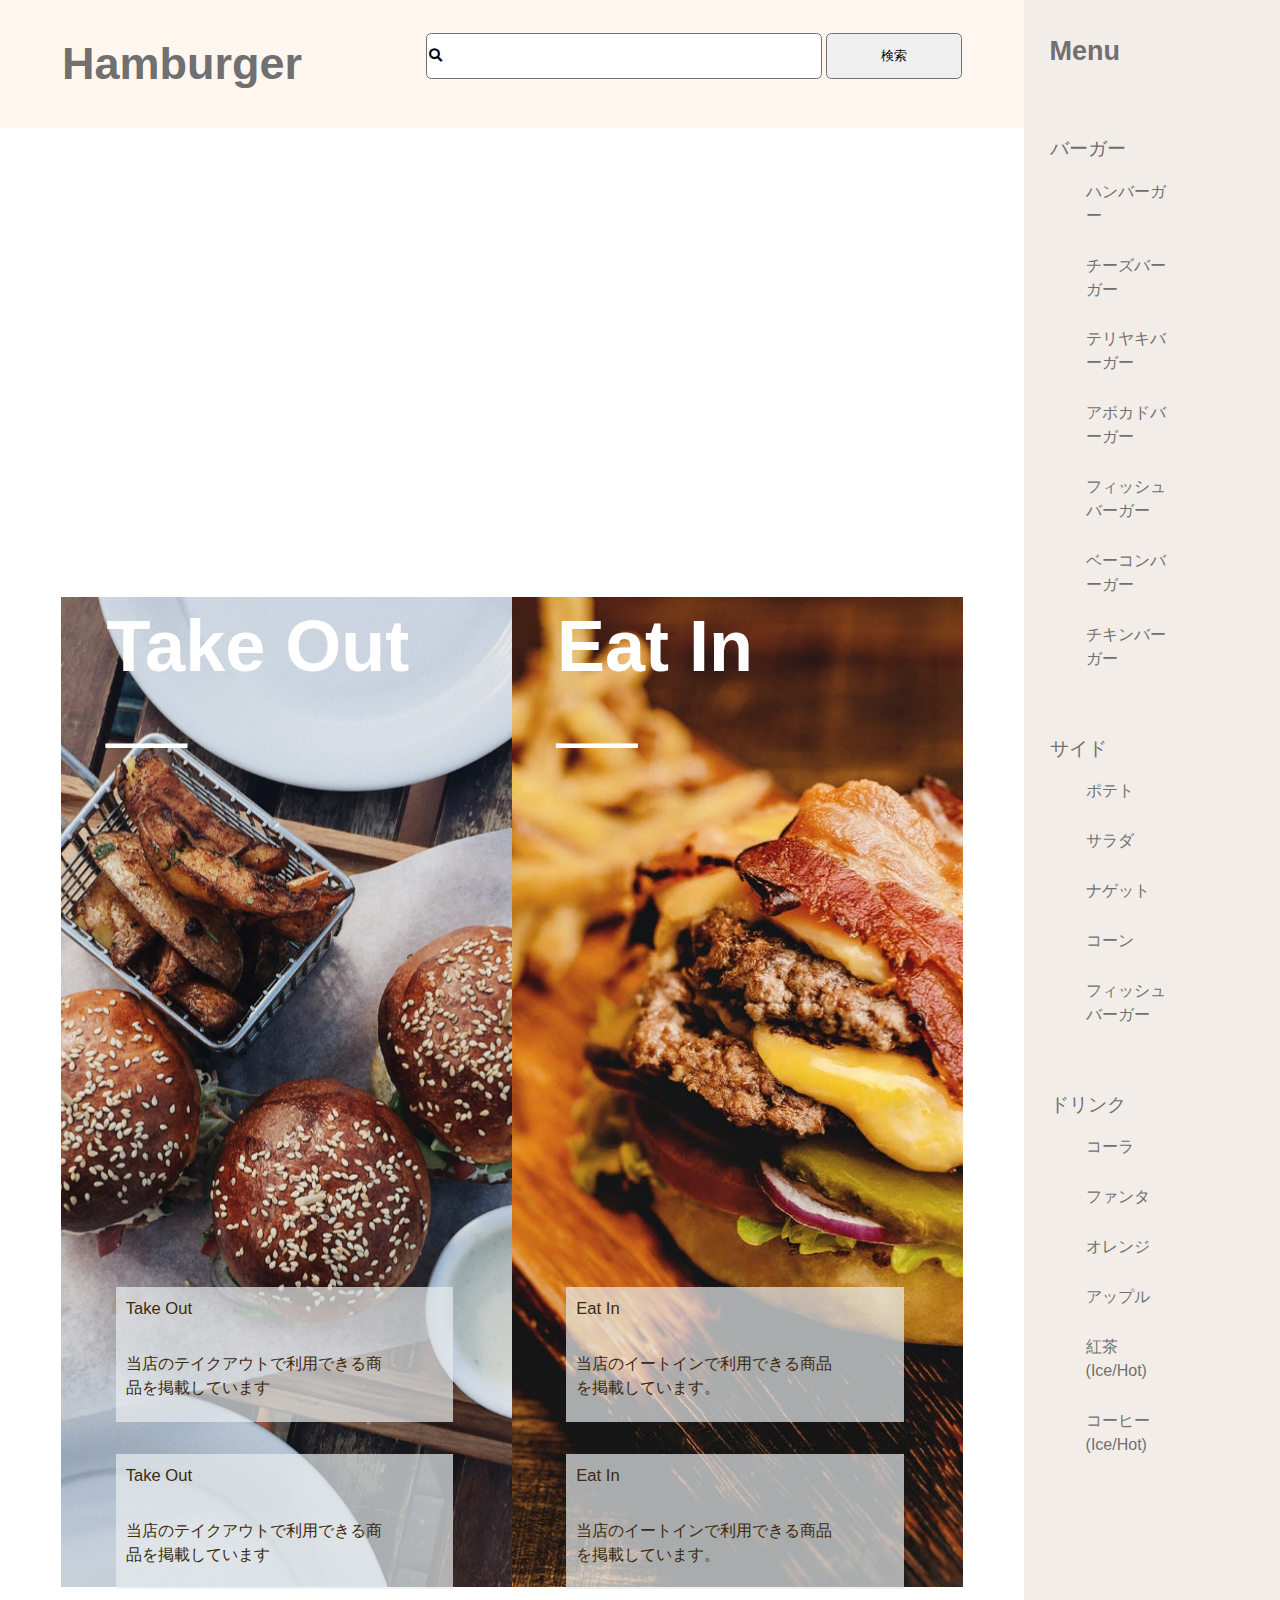
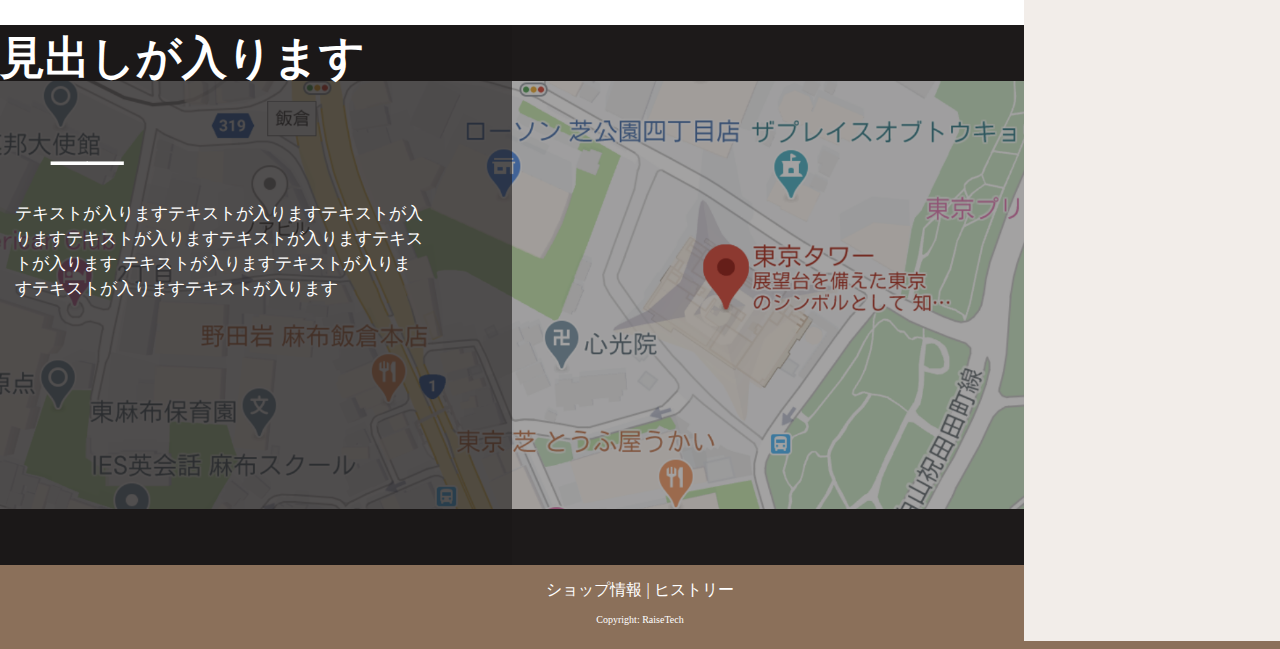
==== commit 9e13e2b2: "add" ====
--- a/Index.html
+++ b/Index.html
@@ -9,10 +9,7 @@
     <link href="https://use.fontawesome.com/releases/v5.15.3/css/all.css" rel="stylesheet">
     <link rel="stylesheet" href="Sass/style.css">
     <link rel="stylesheet" href="Sass/style.scss">
-    <script src="js/script.js"></script>
-    <script src="https://ajax.googleapis.com/ajax/libs/jquery/3.6.0/jquery.min.js"></script>
-    <link rel="stylesheet" href="https://unpkg.com/swiper/swiper-bundle.min.css" />
-    <script src="https://unpkg.com/swiper/swiper-bundle.min.js"></script>
+    <link href="https://fonts.googleapis.com/css?family=M+PLUS+1p&amp;subset=japanese" rel="stylesheet">
     <title>RaseTech hamburger</title>
 </head>
 
@@ -38,6 +35,7 @@
             <div class="p-wrapper__front-section">
                 <article class="p-visual__TakeOut">
                     <h3>Take Out</h3>
+                    <span>__</span>
                     <div class="u-textarea__front">
                         <dl>
                             <dt>Take Out</dt>
@@ -53,14 +51,15 @@
                 </article>
                 <article class="p-visual__EatIn">
                     <h3>Eat In</h3>
+                    <span>__</span>
                     <div class="u-textarea__front">
-                        
+
                         <dl>
                             <dt>Eat In</dt>
                             <dd>当店のイートインで利用できる商品を掲載しています。
                             </dd>
                         </dl>
-                    
+
                         <dl>
                             <dt>Eat In</dt>
                             <dd>当店のイートインで利用できる商品を掲載しています。
@@ -73,13 +72,14 @@
         <div class="l-front__main__map">
             <article class="p-visual__map">
                 <h2>見出しが入ります</h2>
+                <span>__</span>
                 <p class="u-front__map__text">テキストが入りますテキストが入りますテキストが入りますテキストが入りますテキストが入りますテキストが入ります
                     テキストが入りますテキストが入りますテキストが入りますテキストが入ります</p>
             </article>
         </div>
         <div class="l-sidebar">
-            <a class="c-title__sidebar">Menu</a>
-            <h3 class="c-burger__sidebar">バーガー</h3>
+            <a>Menu</a>
+            <h3>バーガー</h3>
             <ul class="c-menu__list__slider">
                 <li class="c-slider__sub-menu-item"><a href="#">ハンバーガー</a></li>
                 <li class="c-slider__sub-menu-item"><a href="#">チーズバーガー</a></li>
@@ -112,6 +112,8 @@
             <p class="l=footer__copy">Copyright: RaiseTech</p>
         </footer>
     </div>
+    <script src="js/script.js"></script>
+    <script src="https://ajax.googleapis.com/ajax/libs/jquery/3.6.0/jquery.min.js"></script>
 </body>
 
 </html>--- a/Sass/style.css
+++ b/Sass/style.css
@@ -603,11 +603,11 @@
   display: -ms-flexbox;
   display: flex;
   display: -webkit-flex;
-  z-index: 100;
   background: transparent url(..//images/Front__Top.jpg) left no-repeat no-repeat;
-  height: calc(100vh - 55vh);
+  height: calc(45vh);
   width: calc(100% - 20%);
   background-size: calc(100%);
+  margin: 0;
 }
 
 .l-front__main h2 {
@@ -623,7 +623,8 @@
 }
 
 .l-front__main__map {
-  width: 79%;
+  margin: 10% 0 0 0;
+  width: 80%;
   height: 65%;
   background: transparent url(..//images/Front__Map.png) no-repeat left;
   background-color: #1d1a1a;
@@ -631,9 +632,60 @@
 }
 
 .l-sidebar {
-  display: fixed;
+  display: block;
+  position: absolute;
+  top: 0;
+  right: 0;
   background-color: #f2ede9;
-  width: 367px;
+  width: 20%;
+  height: 249vh;
+}
+
+.l-sidebar a {
+  color: #707070;
+  font-family: -apple-system, BlinkMacSystemFont, 'Segoe UI', Roboto, Oxygen, Ubuntu, Cantarell, 'Open Sans', 'Helvetica Neue', sans-serif;
+  font-weight: 700;
+  font-size: 3vh;
+  display: -webkit-box;
+  display: -ms-flexbox;
+  display: flex;
+  margin: 12% 0 0 10%;
+}
+
+.l-sidebar h3 {
+  color: #707070;
+  display: -webkit-box;
+  display: -ms-flexbox;
+  display: flex;
+  -webkit-box-align: space-between;
+      -ms-flex-align: space-between;
+          align-items: space-between;
+  -webkit-align-items: space-between;
+  margin: 25% 0 -10% 10%;
+  font-weight: 300;
+}
+
+.l-sidebar ul li {
+  display: -webkit-box;
+  display: -ms-flexbox;
+  display: flex;
+  display: -webkit-flex;
+  -webkit-box-pack: justify;
+      -ms-flex-pack: justify;
+          justify-content: space-between;
+  -webkit-justify-content: space-between;
+  -webkit-box-align: start;
+      -ms-flex-align: start;
+          align-items: flex-start;
+  -webkit-align-items: flex-start;
+}
+
+.l-sidebar ul li a {
+  width: 7vw;
+  text-decoration: none;
+  color: #707070;
+  font-size: 100%;
+  font-weight: 300;
 }
 
 .c-input__button {
@@ -651,41 +703,27 @@
   cursor: pointer;
 }
 
-.c-menu__list__slider {
-  display: block;
-  list-style: none;
-  color: black;
-}
-
-a {
-  text-decoration: none;
-  color: black;
-}
-
-.p-visual__map {
-  width: calc(30%);
-  height: 649px;
-  background-color: rgba(26, 24, 24, 0.6);
-}
-
-.p-visual__map h2 {
-  font-size: 5vh;
-  color: white;
-}
-
 .p-visual__TakeOut {
   width: 100vw;
   -webkit-box-pack: justify;
       -ms-flex-pack: justify;
           justify-content: space-between;
   -webkit-justify-content: space-between;
-  height: 100vh;
+  height: 110vh;
   background: transparent url(..//images/Front__Threeburger.png) center no-repeat no-repeat;
 }
 
 .p-visual__TakeOut h3 {
   display: block;
   margin: -1% 0 0 10%;
+  color: white;
+  font-size: 8vh;
+}
+
+.p-visual__TakeOut span {
+  color: white;
+  display: block;
+  margin: -10% 0 0 10%;
   color: white;
   font-size: 8vh;
 }
@@ -696,13 +734,40 @@
       -ms-flex-pack: justify;
           justify-content: space-between;
   -webkit-justify-content: space-between;
-  height: 100vh;
+  height: 110vh;
   background: transparent url(..//images/Front__burger.png) center no-repeat no-repeat;
 }
 
 .p-visual__EatIn h3 {
   display: block;
   margin: -1% 0 0 10%;
+  color: white;
+  font-size: 8vh;
+}
+
+.p-visual__EatIn span {
+  color: white;
+  display: block;
+  margin: -10% 0 0 10%;
+  color: white;
+  font-size: 8vh;
+}
+
+.p-visual__map {
+  width: 40vw;
+  height: 60vh;
+  background-color: rgba(26, 24, 24, 0.6);
+}
+
+.p-visual__map h2 {
+  font-size: 5vh;
+  color: white;
+}
+
+.p-visual__map span {
+  color: white;
+  display: block;
+  margin: -10% 0 0 10%;
   color: white;
   font-size: 8vh;
 }
@@ -740,8 +805,9 @@
   display: -webkit-box;
   display: -ms-flexbox;
   display: flex;
-  -ms-flex-pack: distribute;
-      justify-content: space-around;
+  -webkit-box-pack: end;
+      -ms-flex-pack: end;
+          justify-content: flex-end;
   -webkit-box-align: start;
       -ms-flex-align: start;
           align-items: flex-start;
@@ -749,16 +815,41 @@
   -webkit-box-direction: normal;
       -ms-flex-direction: column;
           flex-direction: column;
-  height: 200px;
+  height: 85%;
+  color: #3C2A10;
+}
+
+.u-textarea__front .wf-mplus1p {
+  font-family: 'M PLUS 1p', sans-serif;
 }
 
 .u-textarea__front dl {
+  height: 15vh;
   background-color: rgba(232, 237, 238, 0.7);
   margin-left: 12%;
   width: calc(100% - 25%);
 }
 
+.u-textarea__front dl dt {
+  height: 5vh;
+  width: 80%;
+  font-size: 1.3vw;
+  margin: 3% 0 0 3%;
+  font-style: bold;
+}
+
+.u-textarea__front dl dd {
+  font-size: auto;
+  width: 80%;
+  margin: 3% 0 0 3%;
+}
+
 .u-front__map__text {
   color: white;
+  height: 5vh;
+  width: 80%;
+  font-size: 1.3vw;
+  margin: 3% 0 0 3%;
+  font-style: bold;
 }
 /*# sourceMappingURL=style.css.map */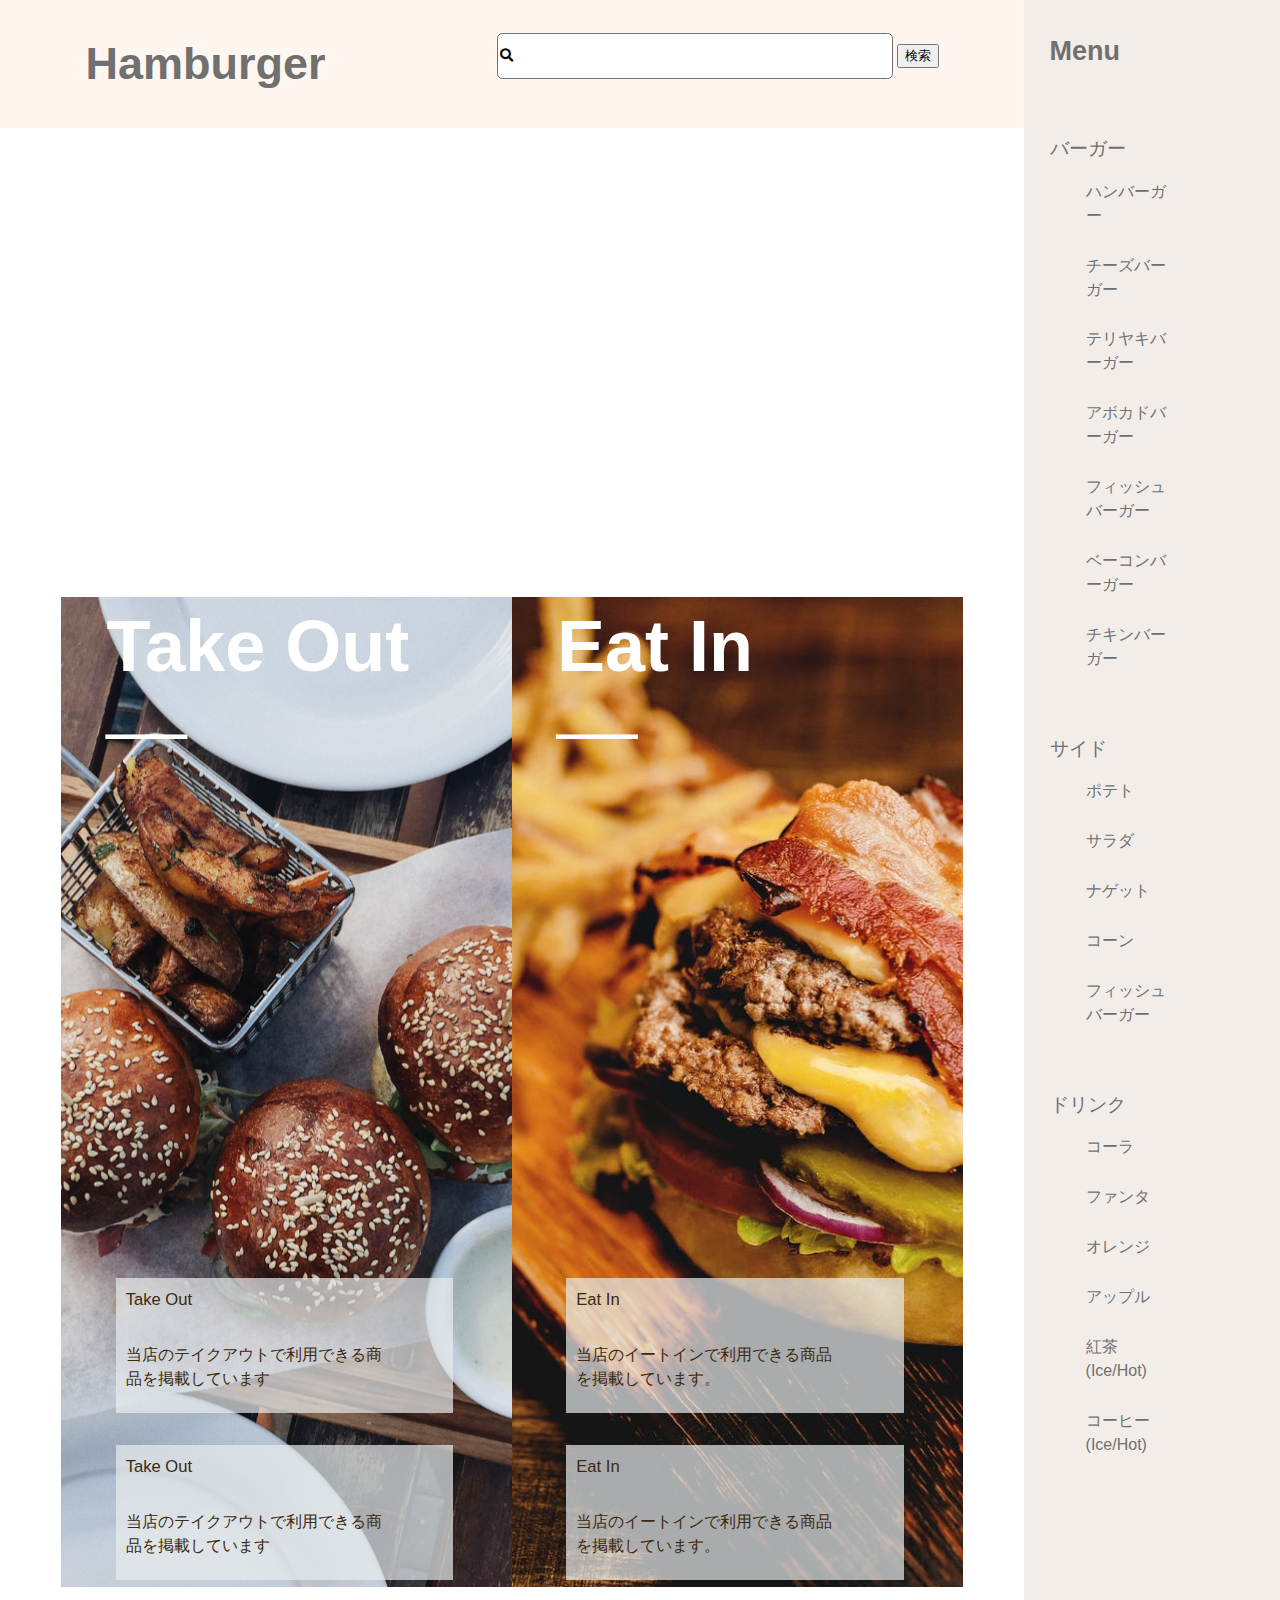
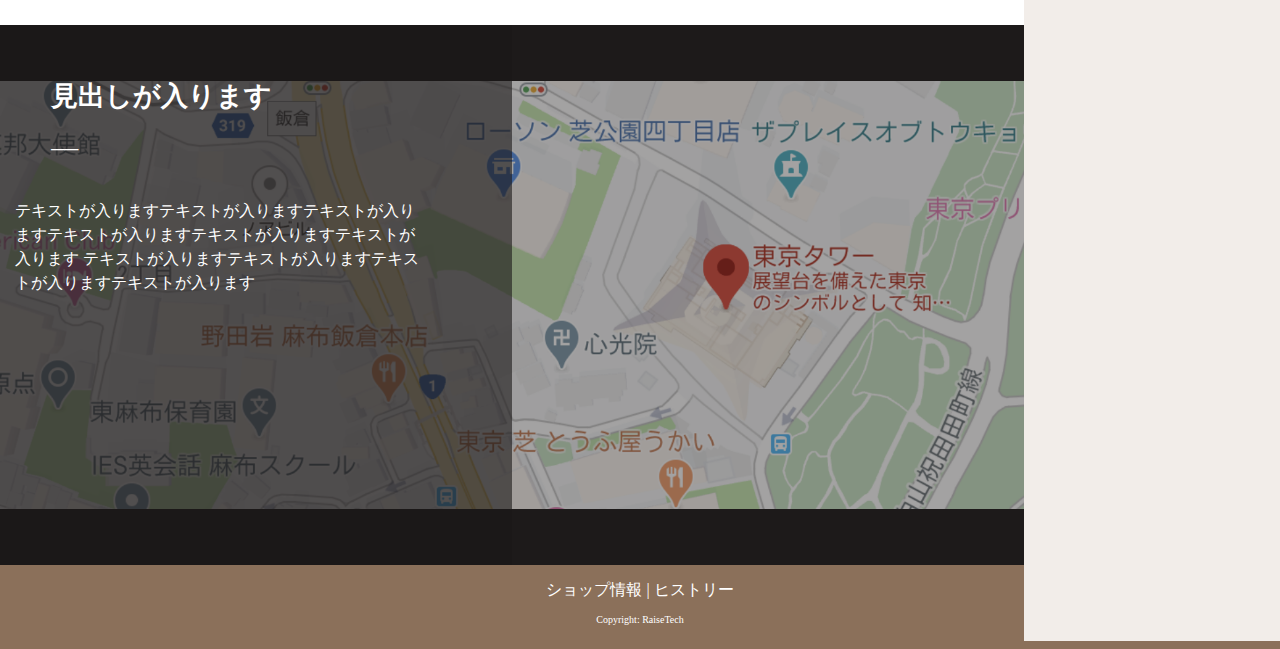
==== commit 1c916bc3: "PC終了（間違いだらけ）" ====
--- a/Index.html
+++ b/Index.html
@@ -31,8 +31,8 @@
         <main id="js-main" class="l-front__main">
             <h2>ダミーサイト</h2>
         </main>
-        <section class="p-contents__front-section">
-            <div class="p-wrapper__front-section">
+        <section class="p-wrapper__front-section">
+            <div class="p-container__front-section">
                 <article class="p-visual__TakeOut">
                     <h3>Take Out</h3>
                     <span>__</span>
@@ -71,7 +71,7 @@
         </section>
         <div class="l-front__main__map">
             <article class="p-visual__map">
-                <h2>見出しが入ります</h2>
+                <h3>見出しが入ります</h3>
                 <span>__</span>
                 <p class="u-front__map__text">テキストが入りますテキストが入りますテキストが入りますテキストが入りますテキストが入りますテキストが入ります
                     テキストが入りますテキストが入りますテキストが入りますテキストが入ります</p>
--- a/Sass/style.css
+++ b/Sass/style.css
@@ -549,86 +549,90 @@
   position: fixed;
 }
 
-.l-footer {
-  background-color: #8b705a;
-  height: calc(100% - 80%);
-  padding: calc(100% - 99%);
-  display: -webkit-box;
-  display: -ms-flexbox;
-  display: flex;
-  display: -webkit-flex;
-  -webkit-box-align: center;
-      -ms-flex-align: center;
-          align-items: center;
-  -webkit-align-items: center;
-  -webkit-box-orient: vertical;
-  -webkit-box-direction: normal;
-      -ms-flex-direction: column;
-          flex-direction: column;
-}
-
-.l-footer a {
-  color: white;
-  text-decoration: none;
-  justify-items: space-around;
-  -webkit-items: space-around;
-}
-
-.l-footer p {
-  color: white;
-  font-size: 10px;
-  justify-items: space-around;
-  -webkit-items: space-around;
-}
-
-.l-header {
-  width: calc(100% - 20%);
-  background-color: #FFF7EF;
-  display: -webkit-box;
-  display: -ms-flexbox;
-  display: flex;
-  display: -webkit-flex;
-  -ms-flex-pack: distribute;
-      justify-content: space-around;
-}
-
-.l-header h1 {
-  font-family: -apple-system, BlinkMacSystemFont, 'Segoe UI', Roboto, Oxygen, Ubuntu, Cantarell, 'Open Sans', 'Helvetica Neue', sans-serif;
-  font-size: calc(100vh / 20);
-  color: #707070;
-}
-
-.l-front__main {
-  display: -webkit-box;
-  display: -ms-flexbox;
-  display: flex;
-  display: -webkit-flex;
-  background: transparent url(..//images/Front__Top.jpg) left no-repeat no-repeat;
-  height: calc(45vh);
-  width: calc(100% - 20%);
-  background-size: calc(100%);
-  margin: 0;
-}
-
-.l-front__main h2 {
-  display: -webkit-box;
-  display: -ms-flexbox;
-  display: flex;
-  display: -webkit-flex;
-  font-size: 3vh;
-  color: white;
-  place-self: center;
-  margin-left: 1%;
-  font-weight: 100;
-}
-
-.l-front__main__map {
-  margin: 10% 0 0 0;
-  width: 80%;
-  height: 65%;
-  background: transparent url(..//images/Front__Map.png) no-repeat left;
-  background-color: #1d1a1a;
-  background-size: 100%;
+@media (min-width: 1200px) {
+  .l-footer {
+    background-color: #8b705a;
+    height: calc(100% - 80%);
+    padding: calc(100% - 99%);
+    display: -webkit-box;
+    display: -ms-flexbox;
+    display: flex;
+    display: -webkit-flex;
+    -webkit-box-align: center;
+        -ms-flex-align: center;
+            align-items: center;
+    -webkit-align-items: center;
+    -webkit-box-orient: vertical;
+    -webkit-box-direction: normal;
+        -ms-flex-direction: column;
+            flex-direction: column;
+  }
+  .l-footer a {
+    color: white;
+    text-decoration: none;
+    justify-items: space-around;
+    -webkit-items: space-around;
+  }
+  .l-footer p {
+    color: white;
+    font-size: 10px;
+    justify-items: space-around;
+    -webkit-items: space-around;
+  }
+}
+
+@media (min-width: 1200px) {
+  .l-header {
+    width: calc(100% - 20%);
+    background-color: #FFF7EF;
+    display: -webkit-box;
+    display: -ms-flexbox;
+    display: flex;
+    display: -webkit-flex;
+    -ms-flex-pack: distribute;
+        justify-content: space-around;
+  }
+  .l-header h1 {
+    font-family: -apple-system, BlinkMacSystemFont, 'Segoe UI', Roboto, Oxygen, Ubuntu, Cantarell, 'Open Sans', 'Helvetica Neue', sans-serif;
+    font-size: calc(100vh / 20);
+    color: #707070;
+  }
+}
+
+@media (min-width: 1200px) {
+  .l-front__main {
+    display: -webkit-box;
+    display: -ms-flexbox;
+    display: flex;
+    display: -webkit-flex;
+    background: transparent url(..//images/Front__Top.jpg) left no-repeat no-repeat;
+    height: calc(45vh);
+    width: calc(100% - 20%);
+    background-size: calc(100%);
+    margin: 0;
+  }
+  .l-front__main h2 {
+    display: -webkit-box;
+    display: -ms-flexbox;
+    display: flex;
+    display: -webkit-flex;
+    font-size: 3vh;
+    color: white;
+    place-self: center;
+    margin-left: 1%;
+    font-weight: 100;
+  }
+}
+
+@media (min-width: 1200px) {
+  .l-front__main__map {
+    margin: 10% 0 0 0;
+    width: 80%;
+    height: 65%;
+    background: transparent url(..//images/Front__Map.png) no-repeat left;
+    background-color: #1d1a1a;
+    background-size: 100%;
+  }
 }
 
 .l-sidebar {
@@ -638,7 +642,7 @@
   right: 0;
   background-color: #f2ede9;
   width: 20%;
-  height: 249vh;
+  height: calc(100% * 2.49);
 }
 
 .l-sidebar a {
@@ -688,14 +692,16 @@
   font-weight: 300;
 }
 
-.c-input__button {
-  width: 396px;
-  border-radius: 0.4em;
-  border: #707070 solid 1px;
-  height: 46px;
-}
-
-.c-submit__button {
+@media (min-width: 1200px) {
+  .c-input__button {
+    width: 396px;
+    border-radius: 0.4em;
+    border: #707070 solid 1px;
+    height: 46px;
+  }
+}
+
+.c-input__button .c-submit__button {
   border-radius: 0.4em;
   border: #707070 solid 1px;
   height: 46px;
@@ -709,7 +715,7 @@
       -ms-flex-pack: justify;
           justify-content: space-between;
   -webkit-justify-content: space-between;
-  height: 110vh;
+  height: calc(100% * 1.1);
   background: transparent url(..//images/Front__Threeburger.png) center no-repeat no-repeat;
 }
 
@@ -723,7 +729,7 @@
 .p-visual__TakeOut span {
   color: white;
   display: block;
-  margin: -10% 0 0 10%;
+  margin: -12% 0 0 10%;
   color: white;
   font-size: 8vh;
 }
@@ -734,7 +740,7 @@
       -ms-flex-pack: justify;
           justify-content: space-between;
   -webkit-justify-content: space-between;
-  height: 110vh;
+  height: calc(100% * 1.1);
   background: transparent url(..//images/Front__burger.png) center no-repeat no-repeat;
 }
 
@@ -748,49 +754,65 @@
 .p-visual__EatIn span {
   color: white;
   display: block;
-  margin: -10% 0 0 10%;
+  margin: -12% 0 0 10%;
   color: white;
   font-size: 8vh;
 }
 
-.p-visual__map {
-  width: 40vw;
-  height: 60vh;
-  background-color: rgba(26, 24, 24, 0.6);
-}
-
-.p-visual__map h2 {
-  font-size: 5vh;
-  color: white;
-}
-
-.p-visual__map span {
-  color: white;
-  display: block;
-  margin: -10% 0 0 10%;
-  color: white;
-  font-size: 8vh;
-}
-
-.p-serchform {
-  margin-top: 3.2%;
-}
-
-.p-contents__front-section {
-  height: 100vh;
-  width: 80%;
-  font-family: -apple-system, BlinkMacSystemFont, 'Segoe UI', Roboto, Oxygen, Ubuntu, Cantarell, 'Open Sans', 'Helvetica Neue', sans-serif;
-  display: -webkit-box;
-  display: -ms-flexbox;
-  display: flex;
-  display: -webkit-flex;
-  -ms-flex-pack: distribute;
-      justify-content: space-around;
-  -webkit-justify-content: space-around;
-  margin: 5% 0 5% 0;
-}
-
-.p-wrapper__front-section {
+@media (min-width: 1200px) {
+  .p-visual__map {
+    width: 40vw;
+    height: 60vh;
+    background-color: rgba(26, 24, 24, 0.6);
+    -ms-flex-pack: distribute;
+        justify-content: space-around;
+    -webkit-justify-content: space-around;
+    font-weight: 100;
+  }
+  .p-visual__map h3 {
+    padding: 10% 0 0 10%;
+    display: -webkit-box;
+    display: -ms-flexbox;
+    display: flex;
+    -webkit-display: flex;
+    color: white;
+    font-size: 3vh;
+  }
+  .p-visual__map span {
+    margin-top: -5%;
+    padding: 0 0 5% 10%;
+    display: -webkit-box;
+    display: -ms-flexbox;
+    display: flex;
+    -webkit-display: flex;
+    color: white;
+    font-size: 3vh;
+  }
+}
+
+@media (min-width: 1200px) {
+  .p-serchform {
+    margin-top: 3.2%;
+  }
+}
+
+@media (min-width: 1200px) {
+  .p-wrapper__front-section {
+    height: 100vh;
+    width: 80%;
+    font-family: -apple-system, BlinkMacSystemFont, 'Segoe UI', Roboto, Oxygen, Ubuntu, Cantarell, 'Open Sans', 'Helvetica Neue', sans-serif;
+    display: -webkit-box;
+    display: -ms-flexbox;
+    display: flex;
+    display: -webkit-flex;
+    -ms-flex-pack: distribute;
+        justify-content: space-around;
+    -webkit-justify-content: space-around;
+    margin: 5% 0 5% 0;
+  }
+}
+
+.p-wrapper__front-section .p-container__front-section {
   height: 100vh;
   width: 88%;
   display: -webkit-box;
@@ -801,55 +823,54 @@
           justify-content: space-between;
 }
 
-.u-textarea__front {
-  display: -webkit-box;
-  display: -ms-flexbox;
-  display: flex;
-  -webkit-box-pack: end;
-      -ms-flex-pack: end;
-          justify-content: flex-end;
-  -webkit-box-align: start;
-      -ms-flex-align: start;
-          align-items: flex-start;
-  -webkit-box-orient: vertical;
-  -webkit-box-direction: normal;
-      -ms-flex-direction: column;
-          flex-direction: column;
-  height: 85%;
-  color: #3C2A10;
-}
-
-.u-textarea__front .wf-mplus1p {
-  font-family: 'M PLUS 1p', sans-serif;
-}
-
-.u-textarea__front dl {
-  height: 15vh;
-  background-color: rgba(232, 237, 238, 0.7);
-  margin-left: 12%;
-  width: calc(100% - 25%);
-}
-
-.u-textarea__front dl dt {
-  height: 5vh;
-  width: 80%;
-  font-size: 1.3vw;
-  margin: 3% 0 0 3%;
-  font-style: bold;
-}
-
-.u-textarea__front dl dd {
-  font-size: auto;
-  width: 80%;
-  margin: 3% 0 0 3%;
-}
-
-.u-front__map__text {
-  color: white;
-  height: 5vh;
-  width: 80%;
-  font-size: 1.3vw;
-  margin: 3% 0 0 3%;
-  font-style: bold;
+@media (min-width: 1200px) {
+  .u-textarea__front {
+    display: -webkit-box;
+    display: -ms-flexbox;
+    display: flex;
+    -webkit-box-pack: end;
+        -ms-flex-pack: end;
+            justify-content: flex-end;
+    -webkit-box-align: start;
+        -ms-flex-align: start;
+            align-items: flex-start;
+    -webkit-box-orient: vertical;
+    -webkit-box-direction: normal;
+        -ms-flex-direction: column;
+            flex-direction: column;
+    height: 85%;
+    color: #3C2A10;
+  }
+  .u-textarea__front .wf-mplus1p {
+    font-family: 'M PLUS 1p', sans-serif;
+  }
+  .u-textarea__front dl {
+    height: 15vh;
+    background-color: rgba(232, 237, 238, 0.7);
+    margin-left: 12%;
+    width: calc(100% - 25%);
+  }
+  .u-textarea__front dl dt {
+    height: 5vh;
+    width: 80%;
+    font-size: 1.3vw;
+    margin: 3% 0 0 3%;
+    font-style: bold;
+  }
+  .u-textarea__front dl dd {
+    font-size: auto;
+    width: 80%;
+    margin: 3% 0 0 3%;
+  }
+}
+
+@media (min-width: 1200px) {
+  .u-front__map__text {
+    color: white;
+    width: 80%;
+    font-size: 1.3;
+    margin: 3% 0 0 3%;
+    font-style: bold;
+  }
 }
 /*# sourceMappingURL=style.css.map */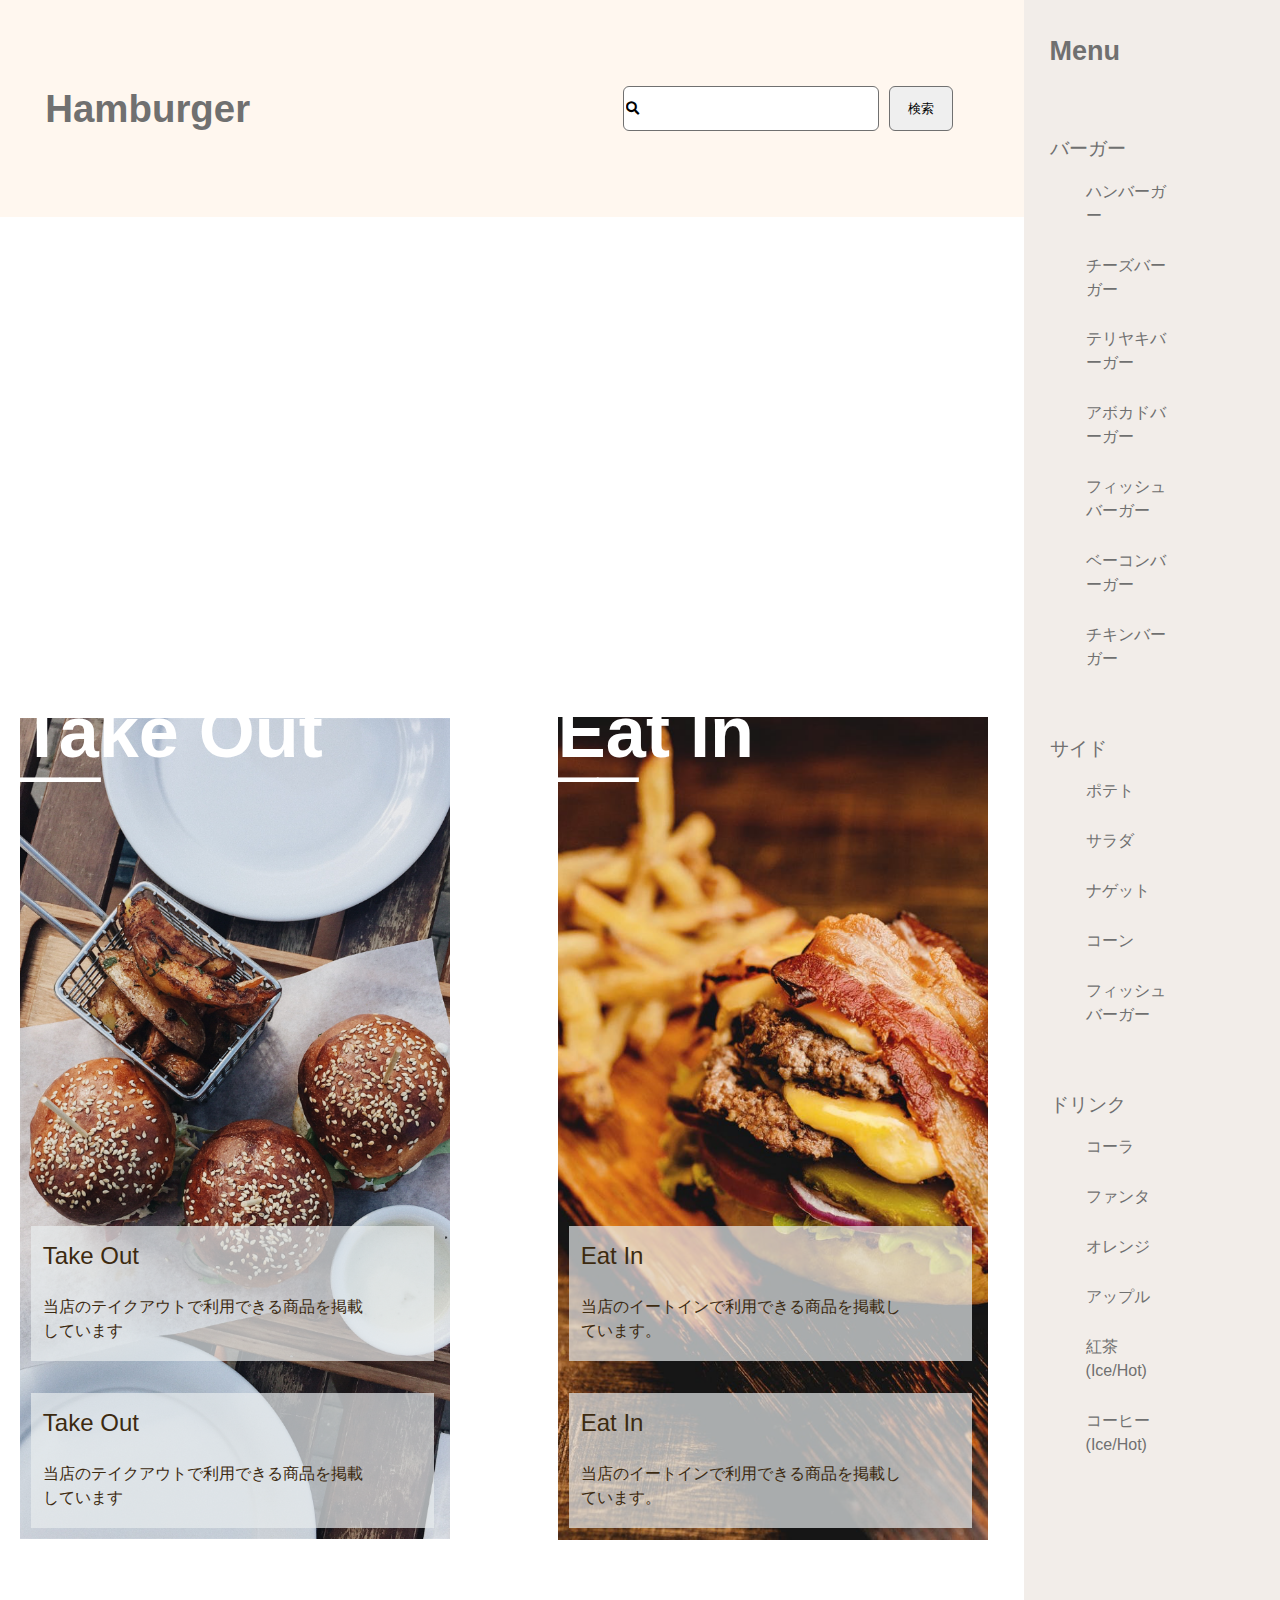
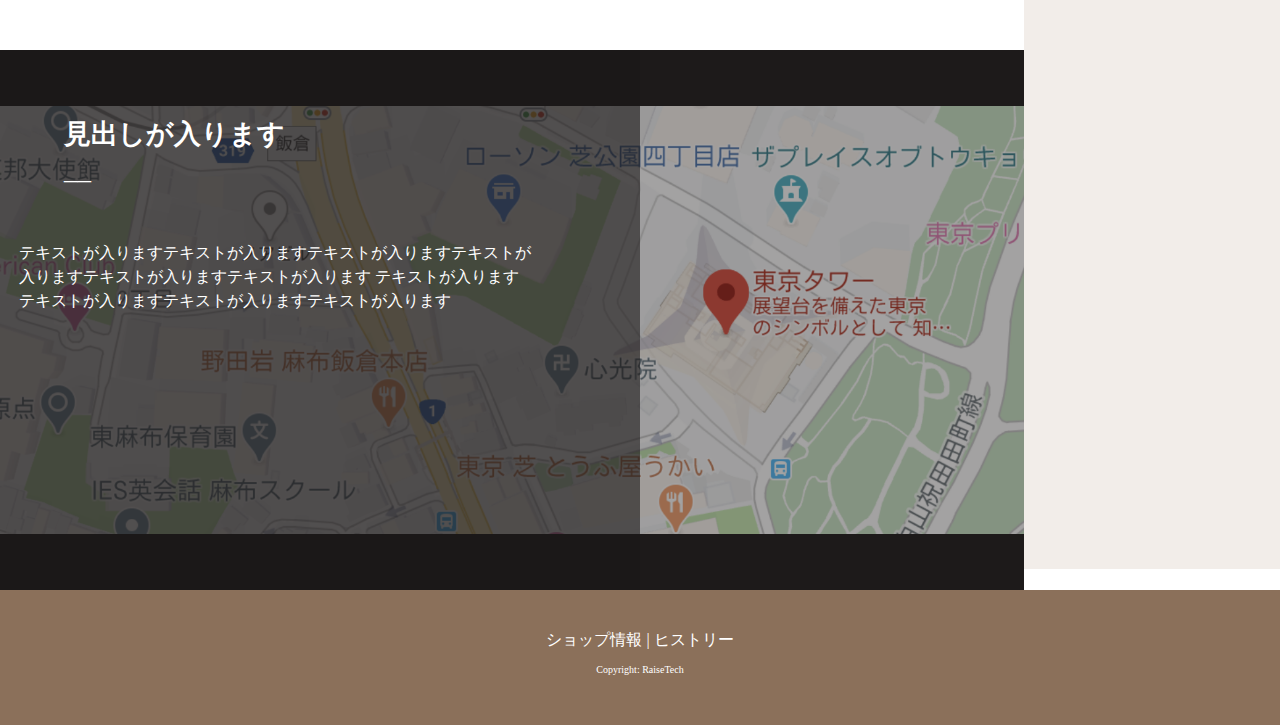
==== commit 453c6720: "SP PC OK" ====
--- a/Index.html
+++ b/Index.html
@@ -16,23 +16,17 @@
 <body id="home" class="home">
     <div class="p-visual__wrapper">
         <header class="l-header" id="js-header">
-            <div class="c-left__header">
-                <h1 class="c-title__header">Hamburger</h1>
-            </div>
-
-            <div class="p-serchform">
+                <h1>Hamburger</h1>
                 <form class="p-front__form" method="GET" action="#" cursor="pointer">
                     <input type="text" name="search" value="&#xf002;" class="fas c-input__button">
                     <button class="c-submit__button" type="submit">検索</button>
                 </form>
-            </div>
         </header>
 
         <main id="js-main" class="l-front__main">
             <h2>ダミーサイト</h2>
         </main>
         <section class="p-wrapper__front-section">
-            <div class="p-container__front-section">
                 <article class="p-visual__TakeOut">
                     <h3>Take Out</h3>
                     <span>__</span>
@@ -67,7 +61,6 @@
                         </dl>
                     </div>
                 </article>
-            </div>
         </section>
         <div class="l-front__main__map">
             <article class="p-visual__map">
@@ -77,9 +70,9 @@
                     テキストが入りますテキストが入りますテキストが入りますテキストが入ります</p>
             </article>
         </div>
-        <div class="l-sidebar">
+        <aside class="l-sidebar">
             <a>Menu</a>
-            <h3>バーガー</h3>
+            <h3 class="c-slider__menu">バーガー</h3>
             <ul class="c-menu__list__slider">
                 <li class="c-slider__sub-menu-item"><a href="#">ハンバーガー</a></li>
                 <li class="c-slider__sub-menu-item"><a href="#">チーズバーガー</a></li>
@@ -106,7 +99,7 @@
                 <li class="c-slider__sub-menu-item"><a href="#">紅茶(Ice/Hot)</a></li>
                 <li class="c-slider__sub-menu-item"><a href="#">コーヒー(Ice/Hot)</a></li>
             </ul>
-        </div>
+        </aside>
         <footer id="js-footer" class="l-footer">
             <a href="#" class="l-footer__info">ショップ情報 | ヒストリー</a>
             <p class="l=footer__copy">Copyright: RaiseTech</p>
--- a/Sass/style.css
+++ b/Sass/style.css
@@ -65,7 +65,7 @@
  */
 h1 {
   font-size: 2em;
-  margin: 0.67em 0;
+  margin: 0 0;
 }
 
 /* Grouping content
@@ -542,18 +542,50 @@
   background-color: white;
   list-style: none;
   text-decoration: none;
-  margin: 0;
+  margin: 0 0 0 0;
 }
 
 body.is-open {
   position: fixed;
 }
 
+.l-footer {
+  -webkit-box-pack: center;
+      -ms-flex-pack: center;
+          justify-content: center;
+  background-color: #8b705a;
+  height: 15vh;
+  width: 100%;
+  display: -webkit-box;
+  display: -ms-flexbox;
+  display: flex;
+  display: -webkit-flex;
+  -webkit-box-align: center;
+      -ms-flex-align: center;
+          align-items: center;
+  -webkit-align-items: center;
+  -webkit-box-orient: vertical;
+  -webkit-box-direction: normal;
+      -ms-flex-direction: column;
+          flex-direction: column;
+}
+
+.l-footer a {
+  color: white;
+  text-decoration: none;
+  justify-items: space-around;
+  -webkit-items: space-around;
+}
+
+.l-footer p {
+  color: white;
+  font-size: 10px;
+  justify-items: space-around;
+  -webkit-items: space-around;
+}
+
 @media (min-width: 1200px) {
   .l-footer {
-    background-color: #8b705a;
-    height: calc(100% - 80%);
-    padding: calc(100% - 99%);
     display: -webkit-box;
     display: -ms-flexbox;
     display: flex;
@@ -576,36 +608,86 @@
   .l-footer p {
     color: white;
     font-size: 10px;
-    justify-items: space-around;
-    -webkit-items: space-around;
-  }
+  }
+}
+
+.l-header {
+  width: 100vw;
+  color: #707070;
+  background-color: #FFF7EF;
+  height: 217px;
+}
+
+.l-header h1 {
+  font-size: 10vw;
+  display: -webkit-box;
+  display: -ms-flexbox;
+  display: flex;
+  height: 50%;
+  width: 100%;
+  -webkit-box-align: center;
+      -ms-flex-align: center;
+          align-items: center;
+  justify-items: center;
+  -webkit-box-pack: center;
+      -ms-flex-pack: center;
+          justify-content: center;
+  font-family: -apple-system, BlinkMacSystemFont, 'Segoe UI', Roboto, Oxygen, Ubuntu, Cantarell, 'Open Sans', 'Helvetica Neue', sans-serif;
 }
 
 @media (min-width: 1200px) {
   .l-header {
-    width: calc(100% - 20%);
+    width: unset;
+    color: #707070;
     background-color: #FFF7EF;
     display: -webkit-box;
     display: -ms-flexbox;
     display: flex;
     display: -webkit-flex;
-    -ms-flex-pack: distribute;
-        justify-content: space-around;
   }
   .l-header h1 {
+    -webkit-box-align: center;
+        -ms-flex-align: center;
+            align-items: center;
     font-family: -apple-system, BlinkMacSystemFont, 'Segoe UI', Roboto, Oxygen, Ubuntu, Cantarell, 'Open Sans', 'Helvetica Neue', sans-serif;
-    font-size: calc(100vh / 20);
-    color: #707070;
-  }
+    font-size: 3vw;
+    height: 217px;
+    width: 30%;
+  }
+}
+
+.l-front__main {
+  background: transparent url(..//images/Front__Top.jpg) center no-repeat no-repeat;
+  display: -webkit-flex;
+  height: 20vh;
+  width: 100vw;
+  background-size: 100%;
+  background-position: center;
+}
+
+.l-front__main h2 {
+  display: -webkit-box;
+  display: -ms-flexbox;
+  display: flex;
+  display: -webkit-flex;
+  font-size: 2vh;
+  width: 50%;
+  height: 80%;
+  color: white;
+  -webkit-box-align: center;
+      -ms-flex-align: center;
+          align-items: center;
+  margin-left: 1%;
+  font-weight: 100;
 }
 
 @media (min-width: 1200px) {
   .l-front__main {
+    background: transparent url(..//images/Front__Top.jpg) left no-repeat no-repeat;
     display: -webkit-box;
     display: -ms-flexbox;
     display: flex;
     display: -webkit-flex;
-    background: transparent url(..//images/Front__Top.jpg) left no-repeat no-repeat;
     height: calc(45vh);
     width: calc(100% - 20%);
     background-size: calc(100%);
@@ -616,157 +698,257 @@
     display: -ms-flexbox;
     display: flex;
     display: -webkit-flex;
-    font-size: 3vh;
     color: white;
-    place-self: center;
     margin-left: 1%;
     font-weight: 100;
-  }
+    font-size: 3vw;
+  }
+}
+
+.l-front__main__map {
+  background: transparent url(..//images/Front__Map.png) no-repeat;
+  height: 65vh;
+  background-color: #1d1a1a;
+  background-size: cover;
 }
 
 @media (min-width: 1200px) {
   .l-front__main__map {
+    background: transparent url(..//images/Front__Map.png) no-repeat left;
     margin: 10% 0 0 0;
     width: 80%;
-    height: 65%;
-    background: transparent url(..//images/Front__Map.png) no-repeat left;
+    height: 60vh;
     background-color: #1d1a1a;
     background-size: 100%;
   }
 }
 
-.l-sidebar {
+.l-sidebar a {
   display: block;
-  position: absolute;
-  top: 0;
-  right: 0;
-  background-color: #f2ede9;
-  width: 20%;
-  height: calc(100% * 2.49);
-}
-
-.l-sidebar a {
   color: #707070;
   font-family: -apple-system, BlinkMacSystemFont, 'Segoe UI', Roboto, Oxygen, Ubuntu, Cantarell, 'Open Sans', 'Helvetica Neue', sans-serif;
   font-weight: 700;
-  font-size: 3vh;
+  font-size: 2vh;
+  top: 0;
+  right: 0;
+  position: absolute;
+}
+
+@media (min-width: 1200px) {
+  .l-sidebar {
+    display: block;
+    position: absolute;
+    top: 0;
+    right: 0;
+    background-color: #f2ede9;
+    width: 20%;
+    height: 241vh;
+  }
+  .l-sidebar a {
+    color: #707070;
+    font-family: -apple-system, BlinkMacSystemFont, 'Segoe UI', Roboto, Oxygen, Ubuntu, Cantarell, 'Open Sans', 'Helvetica Neue', sans-serif;
+    font-weight: 700;
+    font-size: 3vh;
+    display: -webkit-box;
+    display: -ms-flexbox;
+    display: flex;
+    margin: 12% 0 0 10%;
+    position: unset;
+  }
+}
+
+.c-input__button {
+  width: 40%;
+  height: 5vh;
+  border-radius: 6px;
+  border: #707070 solid 1px;
+  margin-right: 1%;
+}
+
+@media (min-width: 1200px) {
+  .c-input__button {
+    width: 20vw;
+  }
+}
+
+.c-submit__button {
+  width: 20%;
+  height: 5vh;
+  cursor: pointer;
+  border-radius: 6px;
+  border: #707070 solid 1px;
+}
+
+@media (min-width: 1200px) {
+  .c-submit__button {
+    width: 5vw;
+    cursor: pointer;
+  }
+}
+
+.c-slider__menu {
+  display: none;
+}
+
+@media (min-width: 1200px) {
+  .c-slider__menu {
+    color: #707070;
+    display: -webkit-box;
+    display: -ms-flexbox;
+    display: flex;
+    -webkit-box-align: space-between;
+        -ms-flex-align: space-between;
+            align-items: space-between;
+    -webkit-align-items: space-between;
+    margin: 25% 0 -10% 10%;
+    font-weight: 300;
+  }
+}
+
+.c-menu__list__slider li {
+  display: none;
+}
+
+@media (min-width: 1200px) {
+  .c-menu__list__slider li {
+    display: -webkit-box;
+    display: -ms-flexbox;
+    display: flex;
+    display: -webkit-flex;
+    -webkit-box-pack: justify;
+        -ms-flex-pack: justify;
+            justify-content: space-between;
+    -webkit-justify-content: space-between;
+    -webkit-box-align: start;
+        -ms-flex-align: start;
+            align-items: flex-start;
+    -webkit-align-items: flex-start;
+  }
+  .c-menu__list__slider li a {
+    width: 7vw;
+    text-decoration: none;
+    color: #707070;
+    font-size: 100%;
+    font-weight: 300;
+  }
+}
+
+.p-visual__TakeOut {
+  background: url(..//images/Front__Threeburger.png) center no-repeat;
+  background-position: center;
+  background-size: 100%;
+  margin: 5% 3% 0 3%;
+  height: 50vh;
+}
+
+.p-visual__TakeOut h3 {
   display: -webkit-box;
   display: -ms-flexbox;
   display: flex;
-  margin: 12% 0 0 10%;
-}
-
-.l-sidebar h3 {
-  color: #707070;
+  color: white;
+  font-size: 5vh;
+  height: 0;
+  margin: -1% 0 0 3%;
+}
+
+.p-visual__TakeOut span {
+  color: white;
+  display: block;
+  font-size: 5vh;
+  margin: 5% 0 0 5%;
+}
+
+@media (min-width: 1200px) {
+  .p-visual__TakeOut {
+    margin: 5% 0 0 -3%;
+    width: 100vw;
+    background-size: 80%;
+    height: 100vh;
+  }
+  .p-visual__TakeOut h3 {
+    margin: 0 0 0 10%;
+    font-size: 8vh;
+  }
+  .p-visual__TakeOut span {
+    font-size: 8vh;
+    margin: 2% 0 0 10%;
+  }
+}
+
+.p-visual__EatIn {
+  background: url(..//images/Front__burger.png) center no-repeat;
+  background-position: center;
+  background-size: 100%;
+  margin: 5% 3% 0 3%;
+  height: 50vh;
+}
+
+.p-visual__EatIn h3 {
   display: -webkit-box;
   display: -ms-flexbox;
   display: flex;
-  -webkit-box-align: space-between;
-      -ms-flex-align: space-between;
-          align-items: space-between;
-  -webkit-align-items: space-between;
-  margin: 25% 0 -10% 10%;
-  font-weight: 300;
-}
-
-.l-sidebar ul li {
+  color: white;
+  font-size: 5vh;
+  height: 0;
+  margin: -1% 0 0 3%;
+}
+
+.p-visual__EatIn span {
+  color: white;
+  display: block;
+  font-size: 5vh;
+  margin: 5% 0 0 5%;
+}
+
+@media (min-width: 1200px) {
+  .p-visual__EatIn {
+    margin: 5% 7.5% 0 0;
+    background-size: 80%;
+    width: 100vw;
+    height: 100vh;
+  }
+  .p-visual__EatIn h3 {
+    margin: 0 0 0 10%;
+    font-size: 8vh;
+  }
+  .p-visual__EatIn span {
+    font-size: 8vh;
+    margin: 2% 0 0 10%;
+  }
+}
+
+.p-visual__map {
+  background-color: rgba(26, 24, 24, 0.6);
+  height: 30vh;
+  width: 100%;
+}
+
+.p-visual__map h3 {
+  padding: 10% 0 0 10%;
   display: -webkit-box;
   display: -ms-flexbox;
   display: flex;
-  display: -webkit-flex;
-  -webkit-box-pack: justify;
-      -ms-flex-pack: justify;
-          justify-content: space-between;
-  -webkit-justify-content: space-between;
-  -webkit-box-align: start;
-      -ms-flex-align: start;
-          align-items: flex-start;
-  -webkit-align-items: flex-start;
-}
-
-.l-sidebar ul li a {
-  width: 7vw;
-  text-decoration: none;
-  color: #707070;
-  font-size: 100%;
-  font-weight: 300;
-}
-
-@media (min-width: 1200px) {
-  .c-input__button {
-    width: 396px;
-    border-radius: 0.4em;
-    border: #707070 solid 1px;
-    height: 46px;
-  }
-}
-
-.c-input__button .c-submit__button {
-  border-radius: 0.4em;
-  border: #707070 solid 1px;
-  height: 46px;
-  width: 136px;
-  cursor: pointer;
-}
-
-.p-visual__TakeOut {
-  width: 100vw;
-  -webkit-box-pack: justify;
-      -ms-flex-pack: justify;
-          justify-content: space-between;
-  -webkit-justify-content: space-between;
-  height: calc(100% * 1.1);
-  background: transparent url(..//images/Front__Threeburger.png) center no-repeat no-repeat;
-}
-
-.p-visual__TakeOut h3 {
-  display: block;
-  margin: -1% 0 0 10%;
+  -webkit-display: flex;
   color: white;
-  font-size: 8vh;
-}
-
-.p-visual__TakeOut span {
+  font-size: 3vh;
+}
+
+.p-visual__map span {
+  margin-top: -5%;
+  padding: 0 0 5% 10%;
+  display: -webkit-box;
+  display: -ms-flexbox;
+  display: flex;
+  -webkit-display: flex;
   color: white;
-  display: block;
-  margin: -12% 0 0 10%;
-  color: white;
-  font-size: 8vh;
-}
-
-.p-visual__EatIn {
-  width: 100vw;
-  -webkit-box-pack: justify;
-      -ms-flex-pack: justify;
-          justify-content: space-between;
-  -webkit-justify-content: space-between;
-  height: calc(100% * 1.1);
-  background: transparent url(..//images/Front__burger.png) center no-repeat no-repeat;
-}
-
-.p-visual__EatIn h3 {
-  display: block;
-  margin: -1% 0 0 10%;
-  color: white;
-  font-size: 8vh;
-}
-
-.p-visual__EatIn span {
-  color: white;
-  display: block;
-  margin: -12% 0 0 10%;
-  color: white;
-  font-size: 8vh;
+  font-size: 3vh;
 }
 
 @media (min-width: 1200px) {
   .p-visual__map {
-    width: 40vw;
-    height: 60vh;
-    background-color: rgba(26, 24, 24, 0.6);
-    -ms-flex-pack: distribute;
-        justify-content: space-around;
-    -webkit-justify-content: space-around;
+    background-size: unset;
+    width: 50vw;
+    height: 65vh;
     font-weight: 100;
   }
   .p-visual__map h3 {
@@ -790,17 +972,35 @@
   }
 }
 
-@media (min-width: 1200px) {
-  .p-serchform {
-    margin-top: 3.2%;
-  }
+.p-front__form {
+  display: -webkit-box;
+  display: -ms-flexbox;
+  display: flex;
+  width: 100%;
+  -webkit-box-pack: center;
+      -ms-flex-pack: center;
+          justify-content: center;
+  justify-items: center;
+}
+
+@media (min-width: 1200px) {
+  .p-front__form {
+    -webkit-box-align: center;
+        -ms-flex-align: center;
+            align-items: center;
+  }
+}
+
+.p-wrapper__front-section {
+  background-position: top;
+  font-family: -apple-system, BlinkMacSystemFont, 'Segoe UI', Roboto, Oxygen, Ubuntu, Cantarell, 'Open Sans', 'Helvetica Neue', sans-serif;
 }
 
 @media (min-width: 1200px) {
   .p-wrapper__front-section {
+    padding: unset;
     height: 100vh;
-    width: 80%;
-    font-family: -apple-system, BlinkMacSystemFont, 'Segoe UI', Roboto, Oxygen, Ubuntu, Cantarell, 'Open Sans', 'Helvetica Neue', sans-serif;
+    width: 88vw;
     display: -webkit-box;
     display: -ms-flexbox;
     display: flex;
@@ -808,23 +1008,53 @@
     -ms-flex-pack: distribute;
         justify-content: space-around;
     -webkit-justify-content: space-around;
-    margin: 5% 0 5% 0;
-  }
-}
-
-.p-wrapper__front-section .p-container__front-section {
-  height: 100vh;
-  width: 88%;
+  }
+}
+
+.u-textarea__front {
   display: -webkit-box;
   display: -ms-flexbox;
   display: flex;
-  -webkit-box-pack: justify;
-      -ms-flex-pack: justify;
-          justify-content: space-between;
+  -webkit-box-orient: vertical;
+  -webkit-box-direction: normal;
+      -ms-flex-direction: column;
+          flex-direction: column;
+  -webkit-box-pack: center;
+      -ms-flex-pack: center;
+          justify-content: center;
+  height: 45vh;
+  color: #3C2A10;
+}
+
+.u-textarea__front .wf-mplus1p {
+  font-family: 'M PLUS 1p', sans-serif;
+}
+
+.u-textarea__front dl {
+  height: 10vh;
+  background-color: rgba(232, 237, 238, 0.7);
+  margin-left: 12%;
+  width: 75%;
+}
+
+.u-textarea__front dl dt {
+  width: 80%;
+  font-size: 150%;
+  margin: 0 0 0 3%;
+  font-style: bold;
+  font-weight: 500;
+}
+
+.u-textarea__front dl dd {
+  font-size: auto;
+  width: 80%;
+  margin: 0 0 0 3%;
 }
 
 @media (min-width: 1200px) {
   .u-textarea__front {
+    margin: 5% 0 0 0;
+    height: 80vh;
     display: -webkit-box;
     display: -ms-flexbox;
     display: flex;
@@ -838,30 +1068,34 @@
     -webkit-box-direction: normal;
         -ms-flex-direction: column;
             flex-direction: column;
-    height: 85%;
-    color: #3C2A10;
-  }
-  .u-textarea__front .wf-mplus1p {
-    font-family: 'M PLUS 1p', sans-serif;
   }
   .u-textarea__front dl {
     height: 15vh;
     background-color: rgba(232, 237, 238, 0.7);
     margin-left: 12%;
-    width: calc(100% - 25%);
+    width: 75%;
   }
   .u-textarea__front dl dt {
     height: 5vh;
     width: 80%;
-    font-size: 1.3vw;
+    font-size: 150%;
     margin: 3% 0 0 3%;
     font-style: bold;
+    font-weight: 500;
   }
   .u-textarea__front dl dd {
     font-size: auto;
     width: 80%;
     margin: 3% 0 0 3%;
   }
+}
+
+.u-front__map__text {
+  color: white;
+  width: 80%;
+  font-size: 1.3;
+  margin: 3% 0 0 3%;
+  font-style: bold;
 }
 
 @media (min-width: 1200px) {
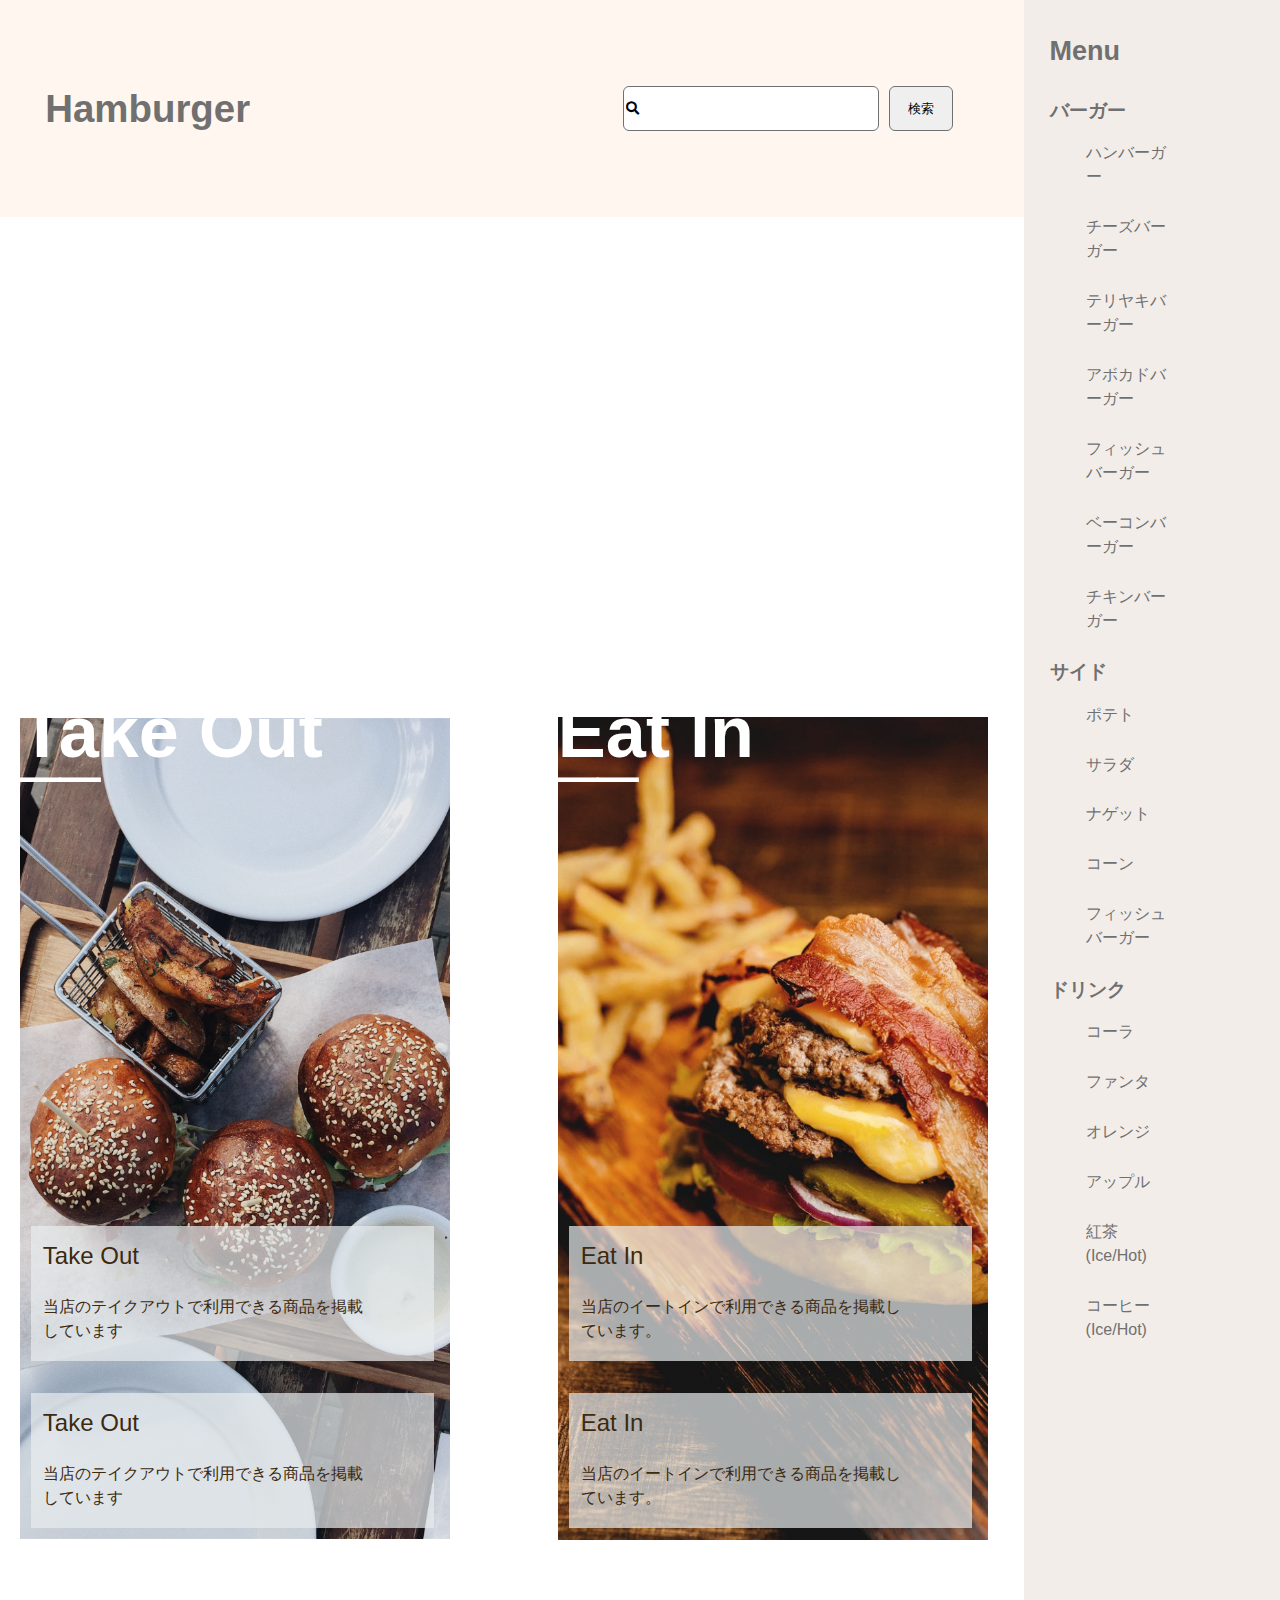
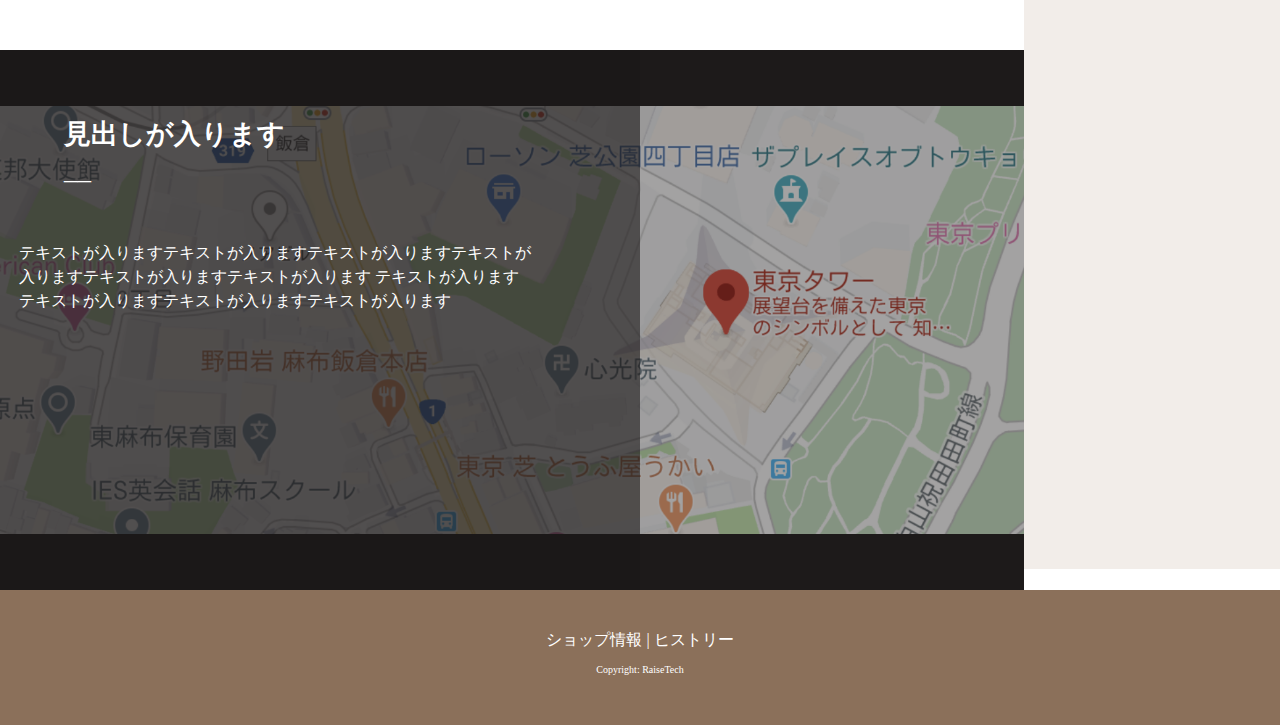
==== commit 0fce1c7c: "add" ====
--- a/Index.html
+++ b/Index.html
@@ -71,7 +71,11 @@
             </article>
         </div>
         <aside class="l-sidebar">
-            <a>Menu</a>
+            <a class="l-sidebar__hamburger">Menu
+                <span></span>
+                <span></span>
+                <span></span>
+            </a>
             <h3 class="c-slider__menu">バーガー</h3>
             <ul class="c-menu__list__slider">
                 <li class="c-slider__sub-menu-item"><a href="#">ハンバーガー</a></li>
--- a/Sass/style.css
+++ b/Sass/style.css
@@ -732,6 +732,10 @@
   top: 0;
   right: 0;
   position: absolute;
+  cursor: pointer;
+  -webkit-transition: all 1s;
+  transition: all 1s;
+  margin: 0 2% 0 0;
 }
 
 @media (min-width: 1200px) {
@@ -754,7 +758,59 @@
     display: flex;
     margin: 12% 0 0 10%;
     position: unset;
-  }
+    cursor: unset;
+  }
+}
+
+.l-sidebar.active {
+  display: block;
+  position: absolute;
+  top: 0;
+  right: 0;
+  background-color: #f2ede9;
+  width: 100vw;
+  z-index: 100;
+  -webkit-transform: translateX(100%);
+          transform: translateX(100%);
+  -webkit-transition: all 0.6s;
+  transition: all 0.6s;
+  -webkit-transform: translateX(0%);
+          transform: translateX(0%);
+}
+
+.l-sidebar.active span {
+  display: block;
+  position: absolute;
+  width: 30px;
+  height: 2px;
+  left: 6px;
+  -webkit-transition: 0.5s all;
+  transition: 0.5s all;
+}
+
+.l-sidebar__hamburger.active {
+  color: #f2ede9;
+  z-index: 200;
+  margin-top: 2%;
+}
+
+.l-sidebar__hamburger.active span:nth-child(1) {
+  margin-top: unset;
+  top: 16px;
+  left: 6px;
+  width: 24px;
+  background: black;
+  -webkit-transform: rotate(-45deg);
+  transform: rotate(-45deg);
+}
+
+.l-sidebar__hamburger.active span:nth-child(3) {
+  margin-top: unset;
+  top: 16px;
+  width: 24px;
+  background: black;
+  -webkit-transform: rotate(45deg);
+  transform: rotate(45deg);
 }
 
 .c-input__button {
@@ -787,12 +843,19 @@
 }
 
 .c-slider__menu {
+  cursor: pointer;
   display: none;
+  -webkit-transform: translateX(100%);
+          transform: translateX(100%);
+  -webkit-transition: all 0.6s;
+  transition: all 0.6s;
+  color: #707070;
 }
 
 @media (min-width: 1200px) {
   .c-slider__menu {
-    color: #707070;
+    -webkit-transform: unset;
+            transform: unset;
     display: -webkit-box;
     display: -ms-flexbox;
     display: flex;
@@ -800,13 +863,22 @@
         -ms-flex-align: space-between;
             align-items: space-between;
     -webkit-align-items: space-between;
-    margin: 25% 0 -10% 10%;
-    font-weight: 300;
+    margin: 10% 0 -10% 10%;
+    cursor: unset;
   }
 }
 
 .c-menu__list__slider li {
+  -webkit-transition: all 1s;
+  transition: all 1s;
   display: none;
+}
+
+.c-menu__list__slider li a {
+  cursor: pointer;
+  position: relative;
+  list-style: none;
+  text-decoration: none;
 }
 
 @media (min-width: 1200px) {
@@ -833,10 +905,45 @@
   }
 }
 
+.c-slider__menu.active {
+  color: #707070;
+  display: block;
+  z-index: 2;
+  top: 0;
+  left: 0;
+  width: 100%;
+  -webkit-transition: 1s;
+  transition: 1s;
+  -webkit-transform: translateX(10%);
+          transform: translateX(10%);
+  cursor: unset;
+}
+
+.c-slider__sub-menu-item.active {
+  display: block;
+  text-decoration: none;
+}
+
+.c-slider__sub-menu-item.active a {
+  color: #707070;
+  font-family: -apple-system, BlinkMacSystemFont, 'Segoe UI', Roboto, Oxygen, Ubuntu, Cantarell, 'Open Sans', 'Helvetica Neue', sans-serif;
+  font-weight: 700;
+  font-size: 1.5vh;
+  display: -webkit-box;
+  display: -ms-flexbox;
+  display: flex;
+  margin: 5% 0 0 5%;
+  position: unset;
+  -webkit-transform: translateX(10%);
+          transform: translateX(10%);
+  -webkit-transition: 1s;
+  transition: 1s;
+}
+
 .p-visual__TakeOut {
   background: url(..//images/Front__Threeburger.png) center no-repeat;
   background-position: center;
-  background-size: 100%;
+  background-size: 95%;
   margin: 5% 3% 0 3%;
   height: 50vh;
 }
@@ -878,7 +985,7 @@
 .p-visual__EatIn {
   background: url(..//images/Front__burger.png) center no-repeat;
   background-position: center;
-  background-size: 100%;
+  background-size: 95%;
   margin: 5% 3% 0 3%;
   height: 50vh;
 }
